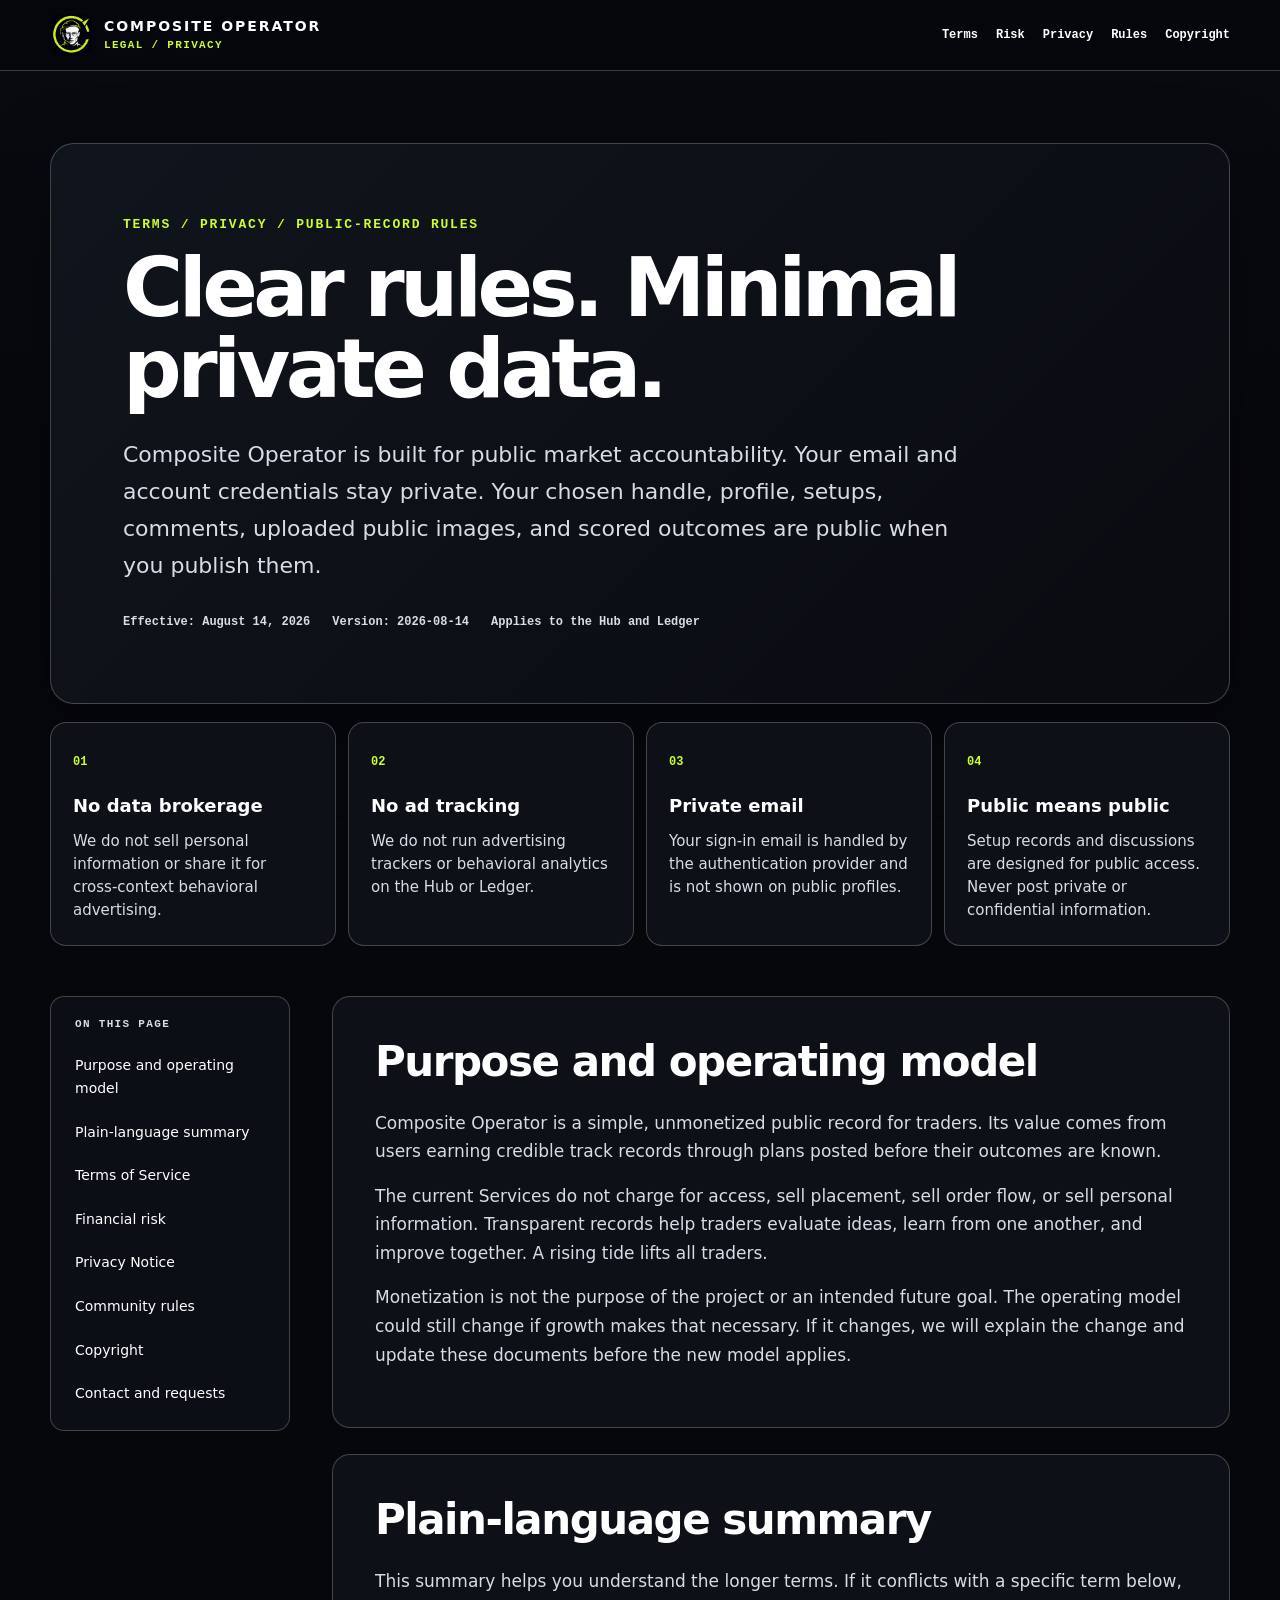
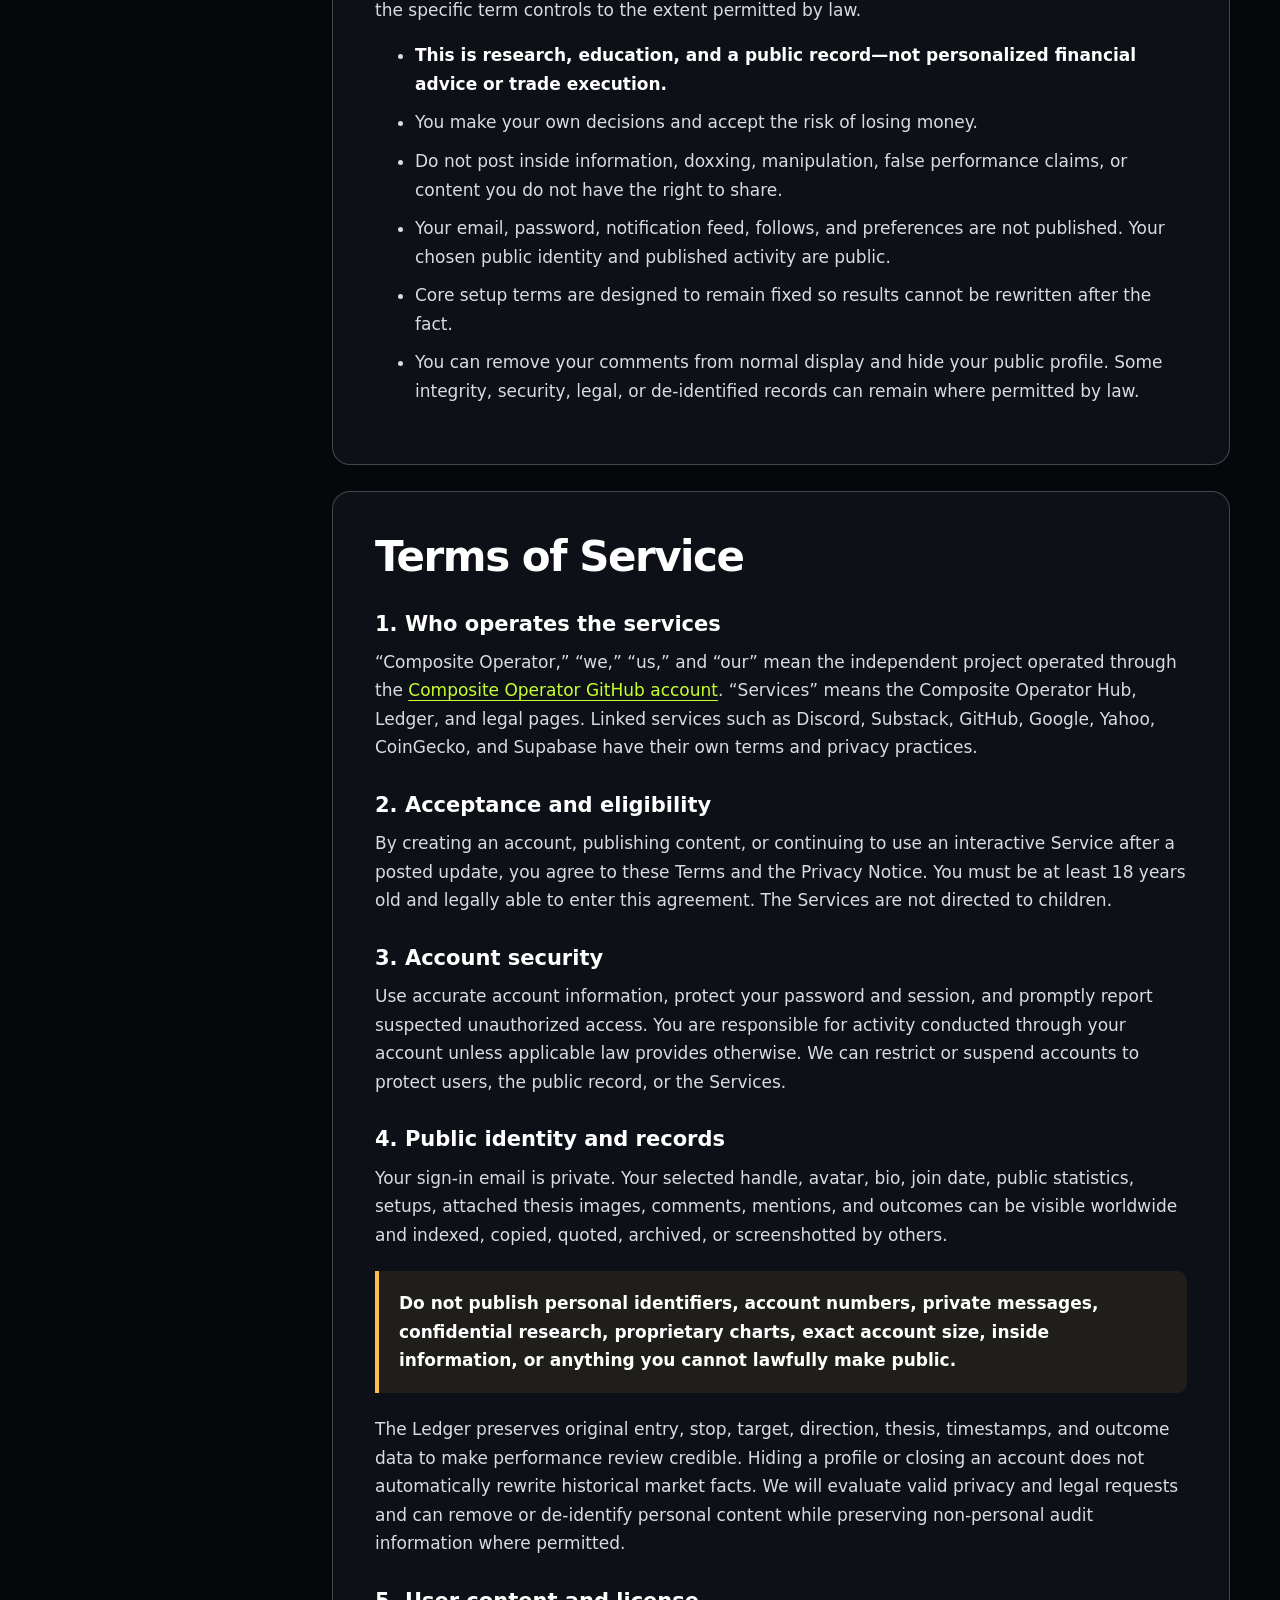
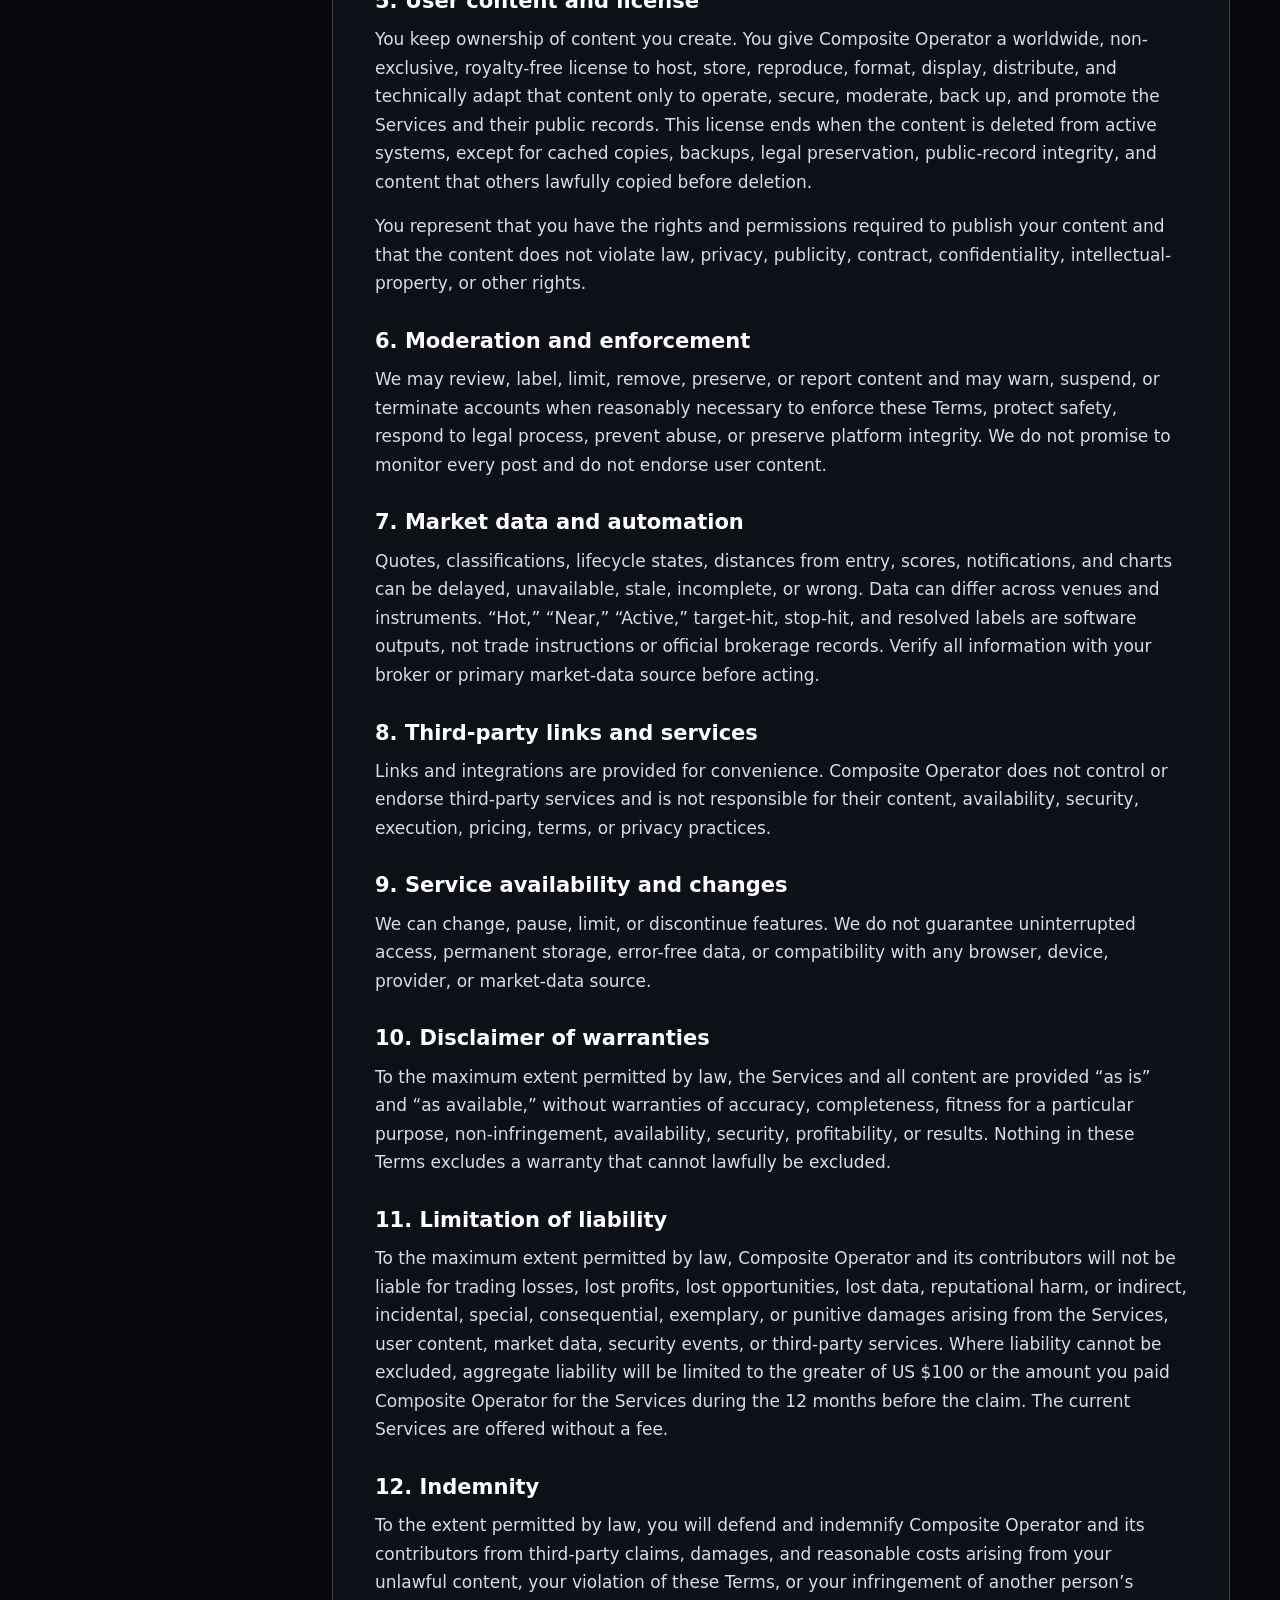
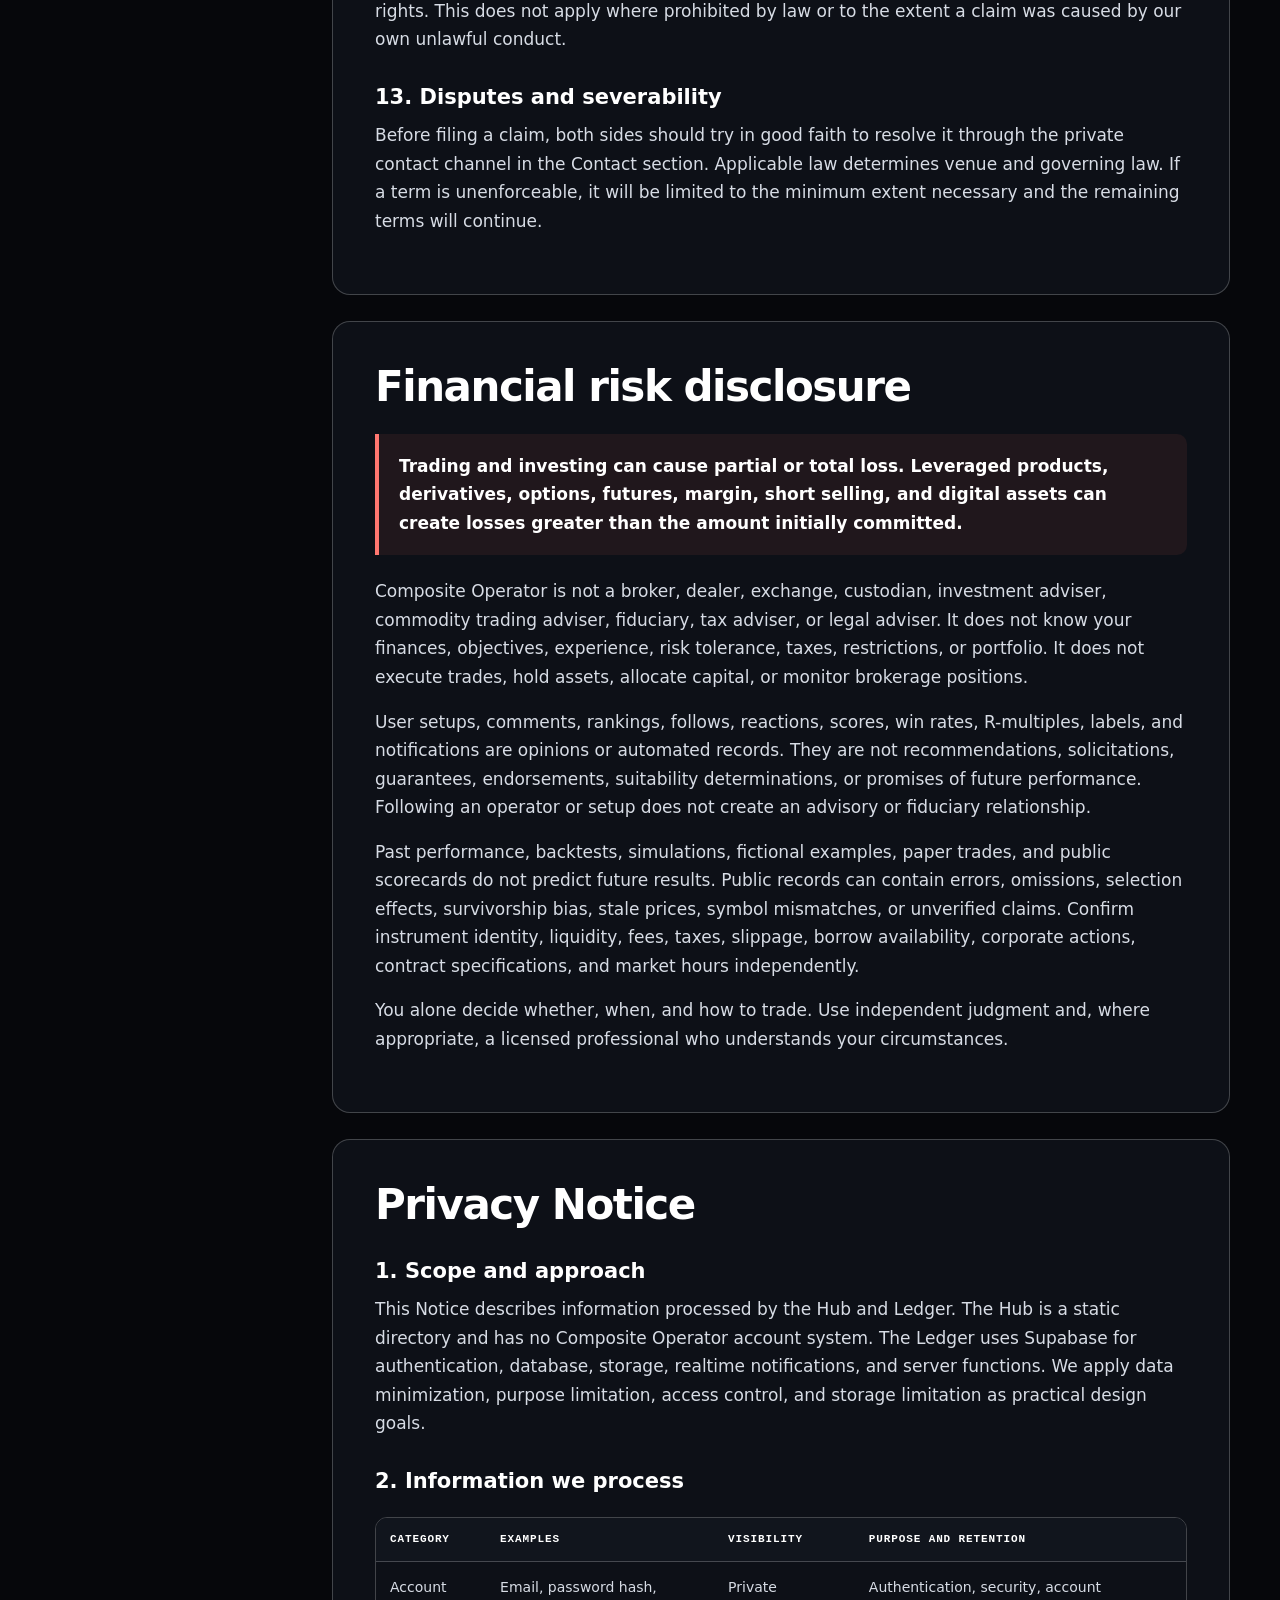
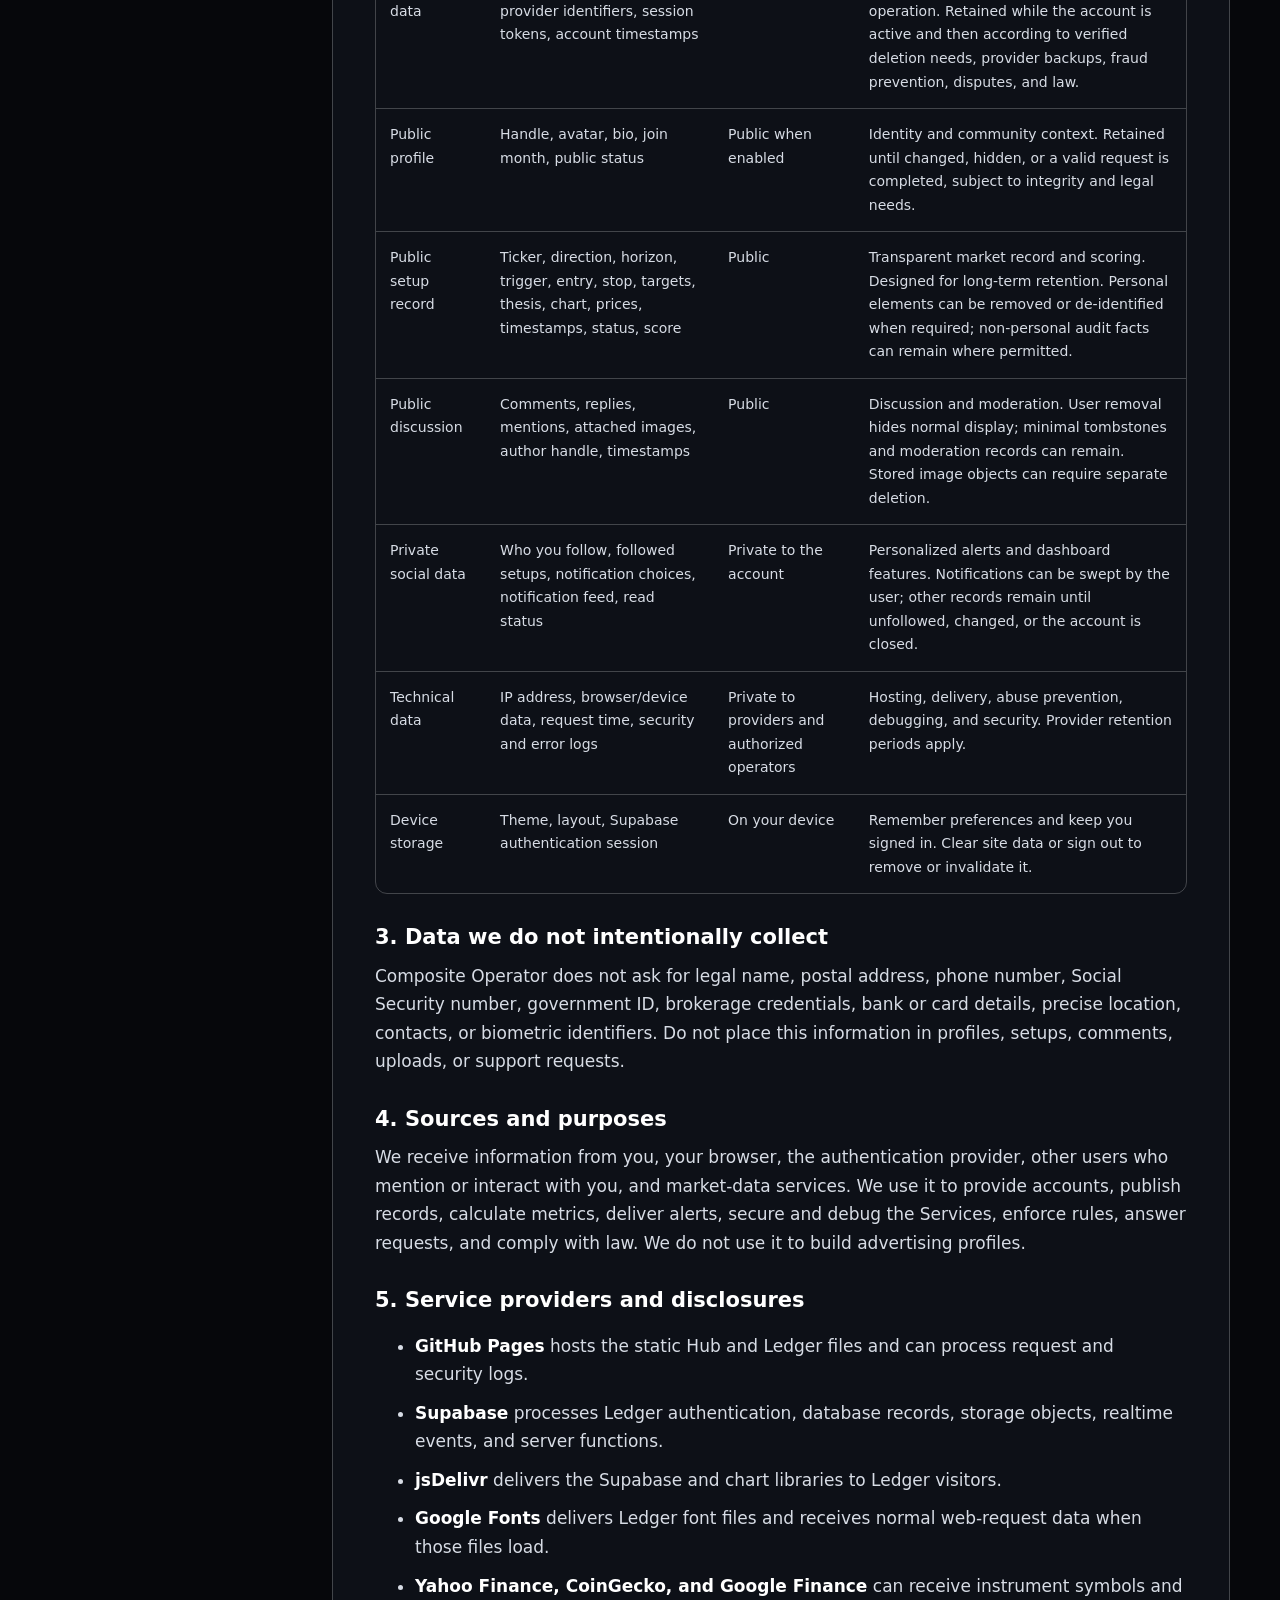
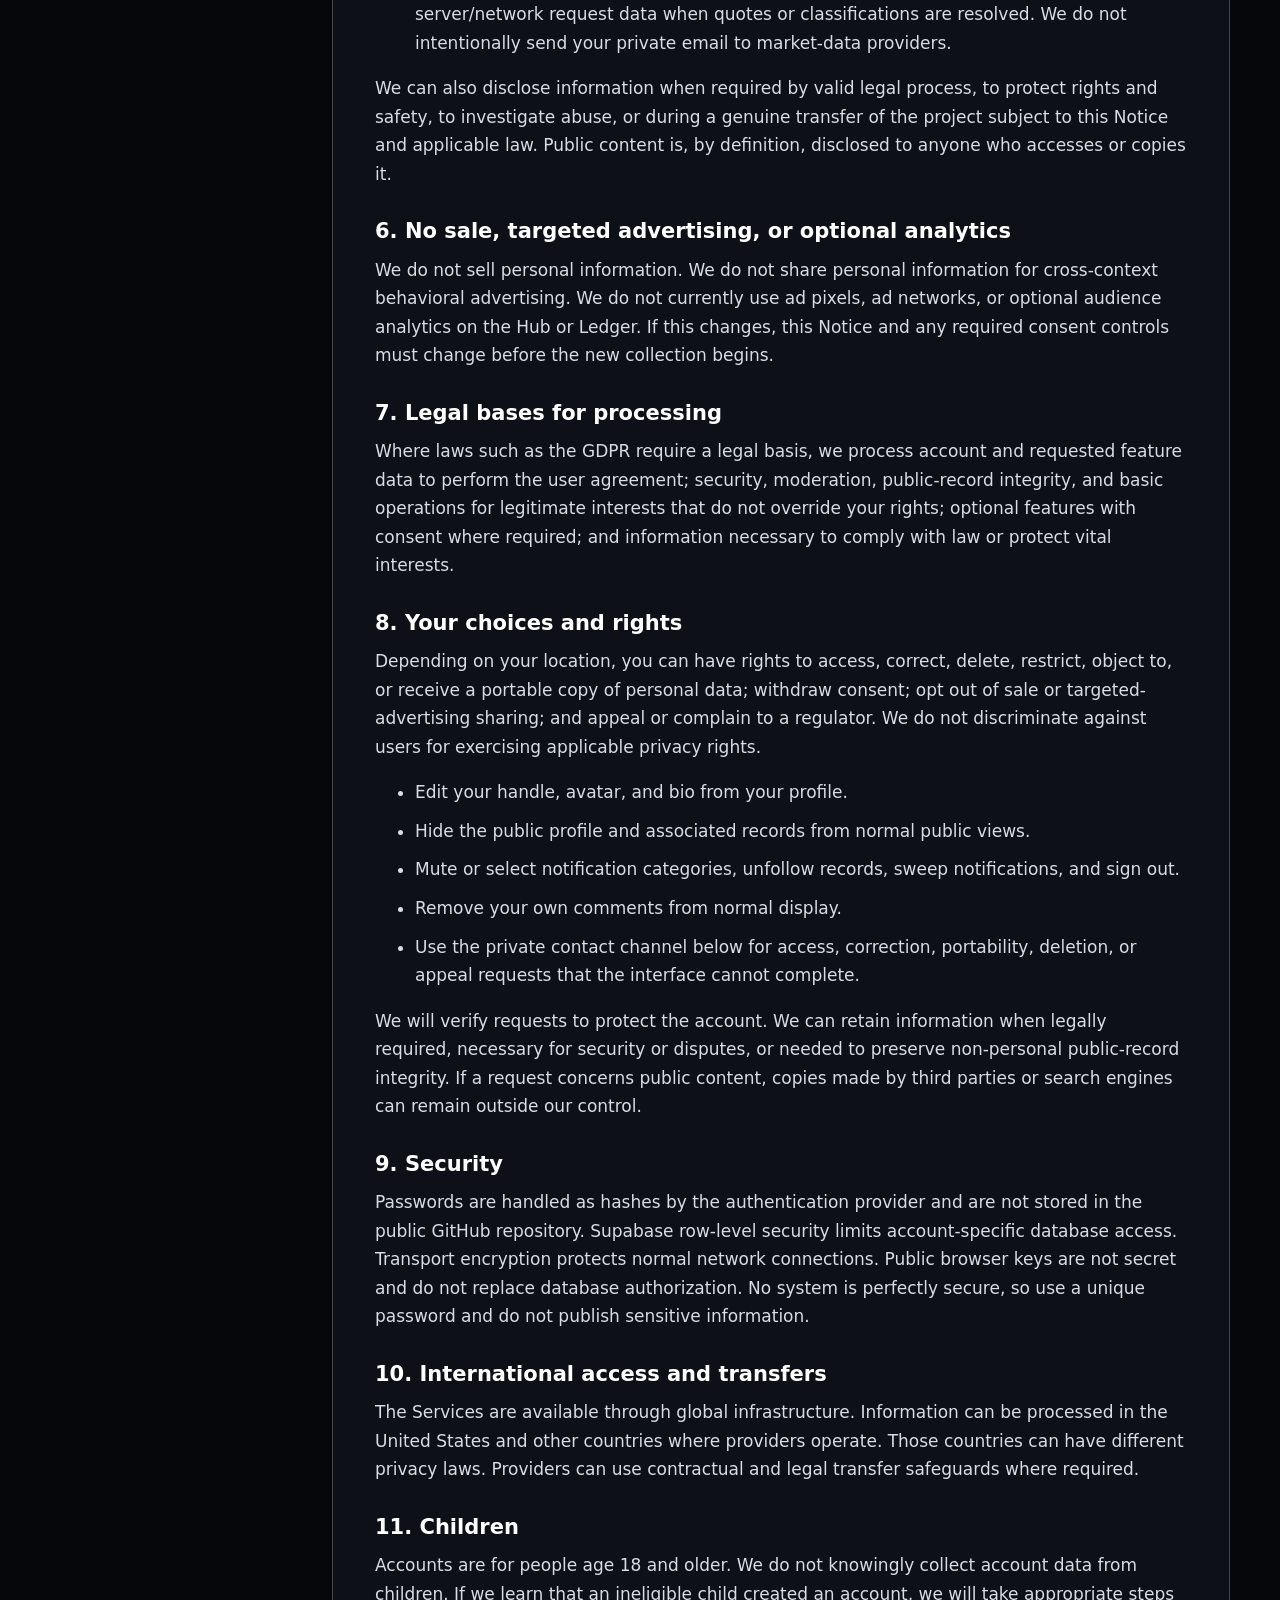
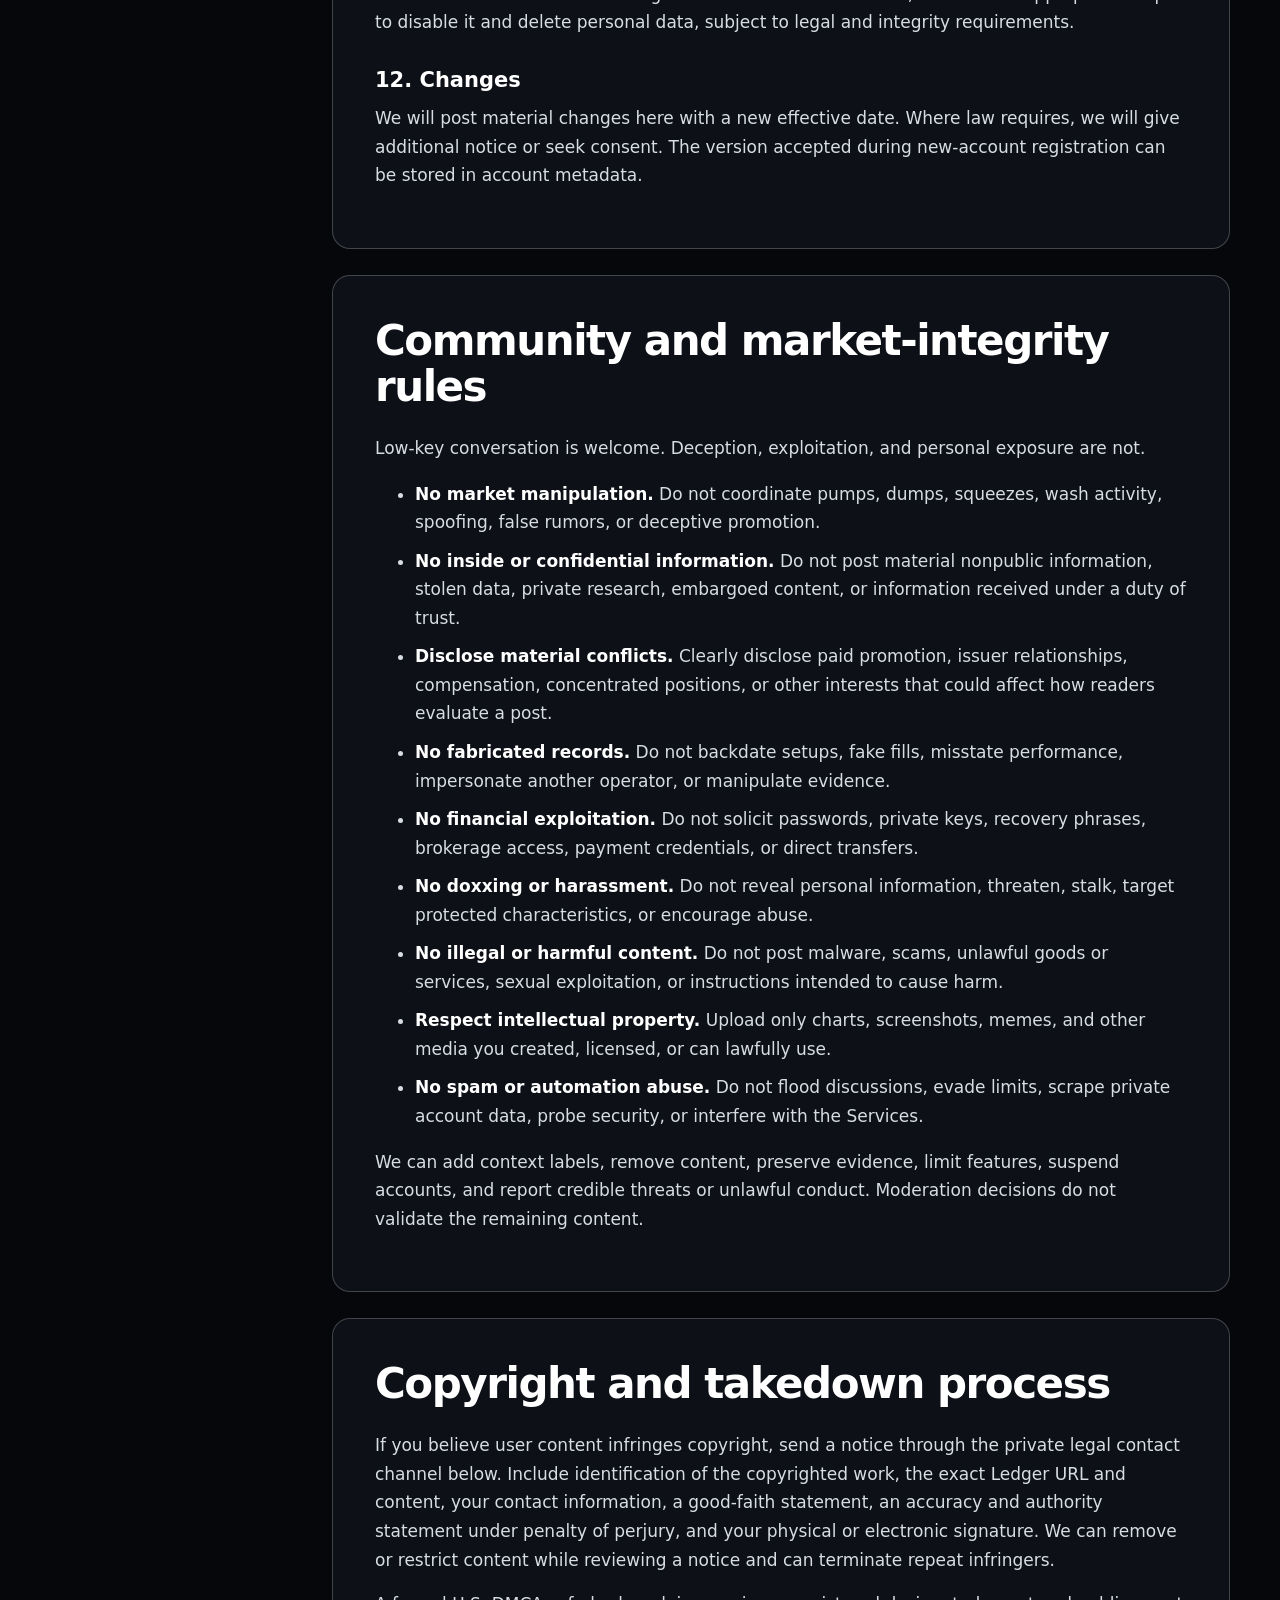
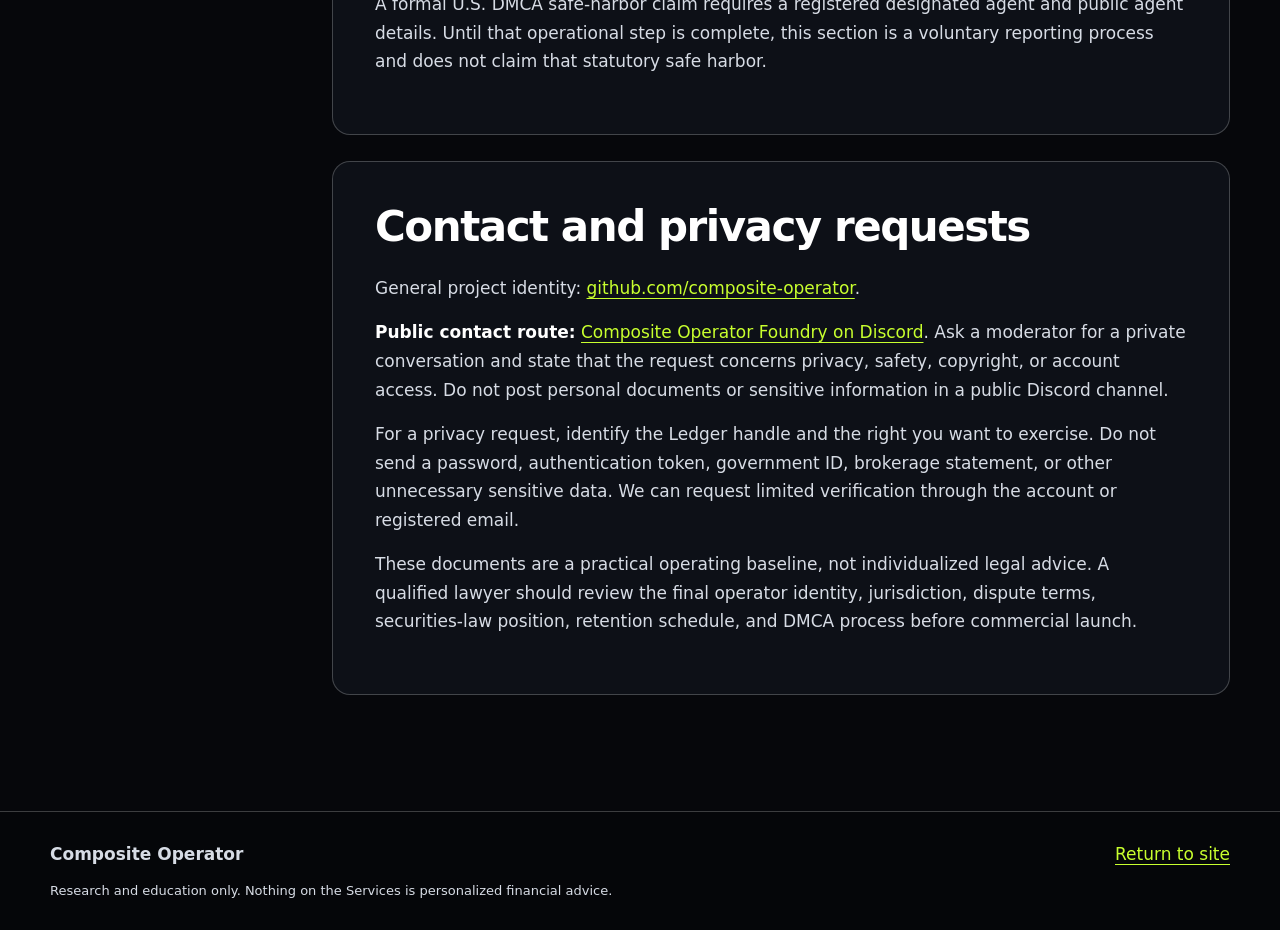
==== legal.html @ 8af3ecb7 "Publish verified ledger artifact" ====
<!doctype html>
<html lang="en">
<head>
  <meta charset="utf-8">
  <meta name="viewport" content="width=device-width, initial-scale=1">
  <meta name="description" content="Composite Operator terms of service, privacy notice, financial risk disclosure, and community rules.">
  <meta name="robots" content="index,follow">
  <title>Legal &amp; Privacy — Composite Operator</title>
  <link rel="icon" href="assets/operator-face-icon-192.png" type="image/png" sizes="192x192">
  <link rel="stylesheet" href="assets/legal.css?v=1">
</head>
<body>
  <a class="legal-skip" href="#legal-content">Skip to legal content</a>
  <header class="legal-topbar">
    <a class="legal-brand" href="./">
      <img src="assets/operator-face-mark.png" alt="">
      <span><strong>Composite Operator</strong><small>LEGAL / PRIVACY</small></span>
    </a>
    <nav class="legal-topnav" aria-label="Legal navigation">
      <a href="#terms">Terms</a>
      <a href="#risk">Risk</a>
      <a href="#privacy">Privacy</a>
      <a href="#rules">Rules</a>
      <a href="#copyright">Copyright</a>
    </nav>
  </header>

  <main class="legal-shell" id="legal-content">
    <section class="legal-hero">
      <p class="legal-kicker">Terms / Privacy / Public-record rules</p>
      <h1>Clear rules. Minimal private data.</h1>
      <p class="legal-lede">Composite Operator is built for public market accountability. Your email and account credentials stay private. Your chosen handle, profile, setups, comments, uploaded public images, and scored outcomes are public when you publish them.</p>
      <div class="legal-meta"><span>Effective: August 14, 2026</span><span>Version: 2026-08-14</span><span>Applies to the Hub and Ledger</span></div>
    </section>

    <section class="legal-principles" aria-label="Privacy commitments">
      <article><span>01</span><h2>No data brokerage</h2><p>We do not sell personal information or share it for cross-context behavioral advertising.</p></article>
      <article><span>02</span><h2>No ad tracking</h2><p>We do not run advertising trackers or behavioral analytics on the Hub or Ledger.</p></article>
      <article><span>03</span><h2>Private email</h2><p>Your sign-in email is handled by the authentication provider and is not shown on public profiles.</p></article>
      <article><span>04</span><h2>Public means public</h2><p>Setup records and discussions are designed for public access. Never post private or confidential information.</p></article>
    </section>

    <div class="legal-layout">
      <nav class="legal-index" aria-label="On this page">
        <b>ON THIS PAGE</b>
        <a href="#purpose">Purpose and operating model</a>
        <a href="#plain-language">Plain-language summary</a>
        <a href="#terms">Terms of Service</a>
        <a href="#risk">Financial risk</a>
        <a href="#privacy">Privacy Notice</a>
        <a href="#rules">Community rules</a>
        <a href="#copyright">Copyright</a>
        <a href="#contact">Contact and requests</a>
      </nav>

      <div class="legal-content">
        <section class="legal-section" id="purpose">
          <h2>Purpose and operating model</h2>
          <p>Composite Operator is a simple, unmonetized public record for traders. Its value comes from users earning credible track records through plans posted before their outcomes are known.</p>
          <p>The current Services do not charge for access, sell placement, sell order flow, or sell personal information. Transparent records help traders evaluate ideas, learn from one another, and improve together. A rising tide lifts all traders.</p>
          <p>Monetization is not the purpose of the project or an intended future goal. The operating model could still change if growth makes that necessary. If it changes, we will explain the change and update these documents before the new model applies.</p>
        </section>

        <section class="legal-section" id="plain-language">
          <h2>Plain-language summary</h2>
          <p>This summary helps you understand the longer terms. If it conflicts with a specific term below, the specific term controls to the extent permitted by law.</p>
          <ul>
            <li><strong>This is research, education, and a public record—not personalized financial advice or trade execution.</strong></li>
            <li>You make your own decisions and accept the risk of losing money.</li>
            <li>Do not post inside information, doxxing, manipulation, false performance claims, or content you do not have the right to share.</li>
            <li>Your email, password, notification feed, follows, and preferences are not published. Your chosen public identity and published activity are public.</li>
            <li>Core setup terms are designed to remain fixed so results cannot be rewritten after the fact.</li>
            <li>You can remove your comments from normal display and hide your public profile. Some integrity, security, legal, or de-identified records can remain where permitted by law.</li>
          </ul>
        </section>

        <section class="legal-section" id="terms">
          <h2>Terms of Service</h2>

          <h3>1. Who operates the services</h3>
          <p>“Composite Operator,” “we,” “us,” and “our” mean the independent project operated through the <a href="https://github.com/composite-operator" rel="noopener">Composite Operator GitHub account</a>. “Services” means the Composite Operator Hub, Ledger, and legal pages. Linked services such as Discord, Substack, GitHub, Google, Yahoo, CoinGecko, and Supabase have their own terms and privacy practices.</p>

          <h3>2. Acceptance and eligibility</h3>
          <p>By creating an account, publishing content, or continuing to use an interactive Service after a posted update, you agree to these Terms and the Privacy Notice. You must be at least 18 years old and legally able to enter this agreement. The Services are not directed to children.</p>

          <h3>3. Account security</h3>
          <p>Use accurate account information, protect your password and session, and promptly report suspected unauthorized access. You are responsible for activity conducted through your account unless applicable law provides otherwise. We can restrict or suspend accounts to protect users, the public record, or the Services.</p>

          <h3>4. Public identity and records</h3>
          <p>Your sign-in email is private. Your selected handle, avatar, bio, join date, public statistics, setups, attached thesis images, comments, mentions, and outcomes can be visible worldwide and indexed, copied, quoted, archived, or screenshotted by others.</p>
          <div class="legal-callout warning"><p><strong>Do not publish personal identifiers, account numbers, private messages, confidential research, proprietary charts, exact account size, inside information, or anything you cannot lawfully make public.</strong></p></div>
          <p>The Ledger preserves original entry, stop, target, direction, thesis, timestamps, and outcome data to make performance review credible. Hiding a profile or closing an account does not automatically rewrite historical market facts. We will evaluate valid privacy and legal requests and can remove or de-identify personal content while preserving non-personal audit information where permitted.</p>

          <h3>5. User content and license</h3>
          <p>You keep ownership of content you create. You give Composite Operator a worldwide, non-exclusive, royalty-free license to host, store, reproduce, format, display, distribute, and technically adapt that content only to operate, secure, moderate, back up, and promote the Services and their public records. This license ends when the content is deleted from active systems, except for cached copies, backups, legal preservation, public-record integrity, and content that others lawfully copied before deletion.</p>
          <p>You represent that you have the rights and permissions required to publish your content and that the content does not violate law, privacy, publicity, contract, confidentiality, intellectual-property, or other rights.</p>

          <h3>6. Moderation and enforcement</h3>
          <p>We may review, label, limit, remove, preserve, or report content and may warn, suspend, or terminate accounts when reasonably necessary to enforce these Terms, protect safety, respond to legal process, prevent abuse, or preserve platform integrity. We do not promise to monitor every post and do not endorse user content.</p>

          <h3>7. Market data and automation</h3>
          <p>Quotes, classifications, lifecycle states, distances from entry, scores, notifications, and charts can be delayed, unavailable, stale, incomplete, or wrong. Data can differ across venues and instruments. “Hot,” “Near,” “Active,” target-hit, stop-hit, and resolved labels are software outputs, not trade instructions or official brokerage records. Verify all information with your broker or primary market-data source before acting.</p>

          <h3>8. Third-party links and services</h3>
          <p>Links and integrations are provided for convenience. Composite Operator does not control or endorse third-party services and is not responsible for their content, availability, security, execution, pricing, terms, or privacy practices.</p>

          <h3>9. Service availability and changes</h3>
          <p>We can change, pause, limit, or discontinue features. We do not guarantee uninterrupted access, permanent storage, error-free data, or compatibility with any browser, device, provider, or market-data source.</p>

          <h3>10. Disclaimer of warranties</h3>
          <p>To the maximum extent permitted by law, the Services and all content are provided “as is” and “as available,” without warranties of accuracy, completeness, fitness for a particular purpose, non-infringement, availability, security, profitability, or results. Nothing in these Terms excludes a warranty that cannot lawfully be excluded.</p>

          <h3>11. Limitation of liability</h3>
          <p>To the maximum extent permitted by law, Composite Operator and its contributors will not be liable for trading losses, lost profits, lost opportunities, lost data, reputational harm, or indirect, incidental, special, consequential, exemplary, or punitive damages arising from the Services, user content, market data, security events, or third-party services. Where liability cannot be excluded, aggregate liability will be limited to the greater of US $100 or the amount you paid Composite Operator for the Services during the 12 months before the claim. The current Services are offered without a fee.</p>

          <h3>12. Indemnity</h3>
          <p>To the extent permitted by law, you will defend and indemnify Composite Operator and its contributors from third-party claims, damages, and reasonable costs arising from your unlawful content, your violation of these Terms, or your infringement of another person’s rights. This does not apply where prohibited by law or to the extent a claim was caused by our own unlawful conduct.</p>

          <h3>13. Disputes and severability</h3>
          <p>Before filing a claim, both sides should try in good faith to resolve it through the private contact channel in the Contact section. Applicable law determines venue and governing law. If a term is unenforceable, it will be limited to the minimum extent necessary and the remaining terms will continue.</p>
        </section>

        <section class="legal-section" id="risk">
          <h2>Financial risk disclosure</h2>
          <div class="legal-callout danger"><p><strong>Trading and investing can cause partial or total loss. Leveraged products, derivatives, options, futures, margin, short selling, and digital assets can create losses greater than the amount initially committed.</strong></p></div>
          <p>Composite Operator is not a broker, dealer, exchange, custodian, investment adviser, commodity trading adviser, fiduciary, tax adviser, or legal adviser. It does not know your finances, objectives, experience, risk tolerance, taxes, restrictions, or portfolio. It does not execute trades, hold assets, allocate capital, or monitor brokerage positions.</p>
          <p>User setups, comments, rankings, follows, reactions, scores, win rates, R-multiples, labels, and notifications are opinions or automated records. They are not recommendations, solicitations, guarantees, endorsements, suitability determinations, or promises of future performance. Following an operator or setup does not create an advisory or fiduciary relationship.</p>
          <p>Past performance, backtests, simulations, fictional examples, paper trades, and public scorecards do not predict future results. Public records can contain errors, omissions, selection effects, survivorship bias, stale prices, symbol mismatches, or unverified claims. Confirm instrument identity, liquidity, fees, taxes, slippage, borrow availability, corporate actions, contract specifications, and market hours independently.</p>
          <p>You alone decide whether, when, and how to trade. Use independent judgment and, where appropriate, a licensed professional who understands your circumstances.</p>
        </section>

        <section class="legal-section" id="privacy">
          <h2>Privacy Notice</h2>

          <h3>1. Scope and approach</h3>
          <p>This Notice describes information processed by the Hub and Ledger. The Hub is a static directory and has no Composite Operator account system. The Ledger uses Supabase for authentication, database, storage, realtime notifications, and server functions. We apply data minimization, purpose limitation, access control, and storage limitation as practical design goals.</p>

          <h3>2. Information we process</h3>
          <div class="legal-table-wrap">
            <table class="legal-table">
              <thead><tr><th>Category</th><th>Examples</th><th>Visibility</th><th>Purpose and retention</th></tr></thead>
              <tbody>
                <tr><td>Account data</td><td>Email, password hash, provider identifiers, session tokens, account timestamps</td><td>Private</td><td>Authentication, security, account operation. Retained while the account is active and then according to verified deletion needs, provider backups, fraud prevention, disputes, and law.</td></tr>
                <tr><td>Public profile</td><td>Handle, avatar, bio, join month, public status</td><td>Public when enabled</td><td>Identity and community context. Retained until changed, hidden, or a valid request is completed, subject to integrity and legal needs.</td></tr>
                <tr><td>Public setup record</td><td>Ticker, direction, horizon, trigger, entry, stop, targets, thesis, chart, prices, timestamps, status, score</td><td>Public</td><td>Transparent market record and scoring. Designed for long-term retention. Personal elements can be removed or de-identified when required; non-personal audit facts can remain where permitted.</td></tr>
                <tr><td>Public discussion</td><td>Comments, replies, mentions, attached images, author handle, timestamps</td><td>Public</td><td>Discussion and moderation. User removal hides normal display; minimal tombstones and moderation records can remain. Stored image objects can require separate deletion.</td></tr>
                <tr><td>Private social data</td><td>Who you follow, followed setups, notification choices, notification feed, read status</td><td>Private to the account</td><td>Personalized alerts and dashboard features. Notifications can be swept by the user; other records remain until unfollowed, changed, or the account is closed.</td></tr>
                <tr><td>Technical data</td><td>IP address, browser/device data, request time, security and error logs</td><td>Private to providers and authorized operators</td><td>Hosting, delivery, abuse prevention, debugging, and security. Provider retention periods apply.</td></tr>
                <tr><td>Device storage</td><td>Theme, layout, Supabase authentication session</td><td>On your device</td><td>Remember preferences and keep you signed in. Clear site data or sign out to remove or invalidate it.</td></tr>
              </tbody>
            </table>
          </div>

          <h3>3. Data we do not intentionally collect</h3>
          <p>Composite Operator does not ask for legal name, postal address, phone number, Social Security number, government ID, brokerage credentials, bank or card details, precise location, contacts, or biometric identifiers. Do not place this information in profiles, setups, comments, uploads, or support requests.</p>

          <h3>4. Sources and purposes</h3>
          <p>We receive information from you, your browser, the authentication provider, other users who mention or interact with you, and market-data services. We use it to provide accounts, publish records, calculate metrics, deliver alerts, secure and debug the Services, enforce rules, answer requests, and comply with law. We do not use it to build advertising profiles.</p>

          <h3>5. Service providers and disclosures</h3>
          <ul>
            <li><strong>GitHub Pages</strong> hosts the static Hub and Ledger files and can process request and security logs.</li>
            <li><strong>Supabase</strong> processes Ledger authentication, database records, storage objects, realtime events, and server functions.</li>
            <li><strong>jsDelivr</strong> delivers the Supabase and chart libraries to Ledger visitors.</li>
            <li><strong>Google Fonts</strong> delivers Ledger font files and receives normal web-request data when those files load.</li>
            <li><strong>Yahoo Finance, CoinGecko, and Google Finance</strong> can receive instrument symbols and server/network request data when quotes or classifications are resolved. We do not intentionally send your private email to market-data providers.</li>
          </ul>
          <p>We can also disclose information when required by valid legal process, to protect rights and safety, to investigate abuse, or during a genuine transfer of the project subject to this Notice and applicable law. Public content is, by definition, disclosed to anyone who accesses or copies it.</p>

          <h3>6. No sale, targeted advertising, or optional analytics</h3>
          <p>We do not sell personal information. We do not share personal information for cross-context behavioral advertising. We do not currently use ad pixels, ad networks, or optional audience analytics on the Hub or Ledger. If this changes, this Notice and any required consent controls must change before the new collection begins.</p>

          <h3>7. Legal bases for processing</h3>
          <p>Where laws such as the GDPR require a legal basis, we process account and requested feature data to perform the user agreement; security, moderation, public-record integrity, and basic operations for legitimate interests that do not override your rights; optional features with consent where required; and information necessary to comply with law or protect vital interests.</p>

          <h3>8. Your choices and rights</h3>
          <p>Depending on your location, you can have rights to access, correct, delete, restrict, object to, or receive a portable copy of personal data; withdraw consent; opt out of sale or targeted-advertising sharing; and appeal or complain to a regulator. We do not discriminate against users for exercising applicable privacy rights.</p>
          <ul>
            <li>Edit your handle, avatar, and bio from your profile.</li>
            <li>Hide the public profile and associated records from normal public views.</li>
            <li>Mute or select notification categories, unfollow records, sweep notifications, and sign out.</li>
            <li>Remove your own comments from normal display.</li>
            <li>Use the private contact channel below for access, correction, portability, deletion, or appeal requests that the interface cannot complete.</li>
          </ul>
          <p>We will verify requests to protect the account. We can retain information when legally required, necessary for security or disputes, or needed to preserve non-personal public-record integrity. If a request concerns public content, copies made by third parties or search engines can remain outside our control.</p>

          <h3>9. Security</h3>
          <p>Passwords are handled as hashes by the authentication provider and are not stored in the public GitHub repository. Supabase row-level security limits account-specific database access. Transport encryption protects normal network connections. Public browser keys are not secret and do not replace database authorization. No system is perfectly secure, so use a unique password and do not publish sensitive information.</p>

          <h3>10. International access and transfers</h3>
          <p>The Services are available through global infrastructure. Information can be processed in the United States and other countries where providers operate. Those countries can have different privacy laws. Providers can use contractual and legal transfer safeguards where required.</p>

          <h3>11. Children</h3>
          <p>Accounts are for people age 18 and older. We do not knowingly collect account data from children. If we learn that an ineligible child created an account, we will take appropriate steps to disable it and delete personal data, subject to legal and integrity requirements.</p>

          <h3>12. Changes</h3>
          <p>We will post material changes here with a new effective date. Where law requires, we will give additional notice or seek consent. The version accepted during new-account registration can be stored in account metadata.</p>
        </section>

        <section class="legal-section" id="rules">
          <h2>Community and market-integrity rules</h2>
          <p>Low-key conversation is welcome. Deception, exploitation, and personal exposure are not.</p>
          <ul>
            <li><strong>No market manipulation.</strong> Do not coordinate pumps, dumps, squeezes, wash activity, spoofing, false rumors, or deceptive promotion.</li>
            <li><strong>No inside or confidential information.</strong> Do not post material nonpublic information, stolen data, private research, embargoed content, or information received under a duty of trust.</li>
            <li><strong>Disclose material conflicts.</strong> Clearly disclose paid promotion, issuer relationships, compensation, concentrated positions, or other interests that could affect how readers evaluate a post.</li>
            <li><strong>No fabricated records.</strong> Do not backdate setups, fake fills, misstate performance, impersonate another operator, or manipulate evidence.</li>
            <li><strong>No financial exploitation.</strong> Do not solicit passwords, private keys, recovery phrases, brokerage access, payment credentials, or direct transfers.</li>
            <li><strong>No doxxing or harassment.</strong> Do not reveal personal information, threaten, stalk, target protected characteristics, or encourage abuse.</li>
            <li><strong>No illegal or harmful content.</strong> Do not post malware, scams, unlawful goods or services, sexual exploitation, or instructions intended to cause harm.</li>
            <li><strong>Respect intellectual property.</strong> Upload only charts, screenshots, memes, and other media you created, licensed, or can lawfully use.</li>
            <li><strong>No spam or automation abuse.</strong> Do not flood discussions, evade limits, scrape private account data, probe security, or interfere with the Services.</li>
          </ul>
          <p>We can add context labels, remove content, preserve evidence, limit features, suspend accounts, and report credible threats or unlawful conduct. Moderation decisions do not validate the remaining content.</p>
        </section>

        <section class="legal-section" id="copyright">
          <h2>Copyright and takedown process</h2>
          <p>If you believe user content infringes copyright, send a notice through the private legal contact channel below. Include identification of the copyrighted work, the exact Ledger URL and content, your contact information, a good-faith statement, an accuracy and authority statement under penalty of perjury, and your physical or electronic signature. We can remove or restrict content while reviewing a notice and can terminate repeat infringers.</p>
          <p>A formal U.S. DMCA safe-harbor claim requires a registered designated agent and public agent details. Until that operational step is complete, this section is a voluntary reporting process and does not claim that statutory safe harbor.</p>
        </section>

        <section class="legal-section" id="contact">
          <h2>Contact and privacy requests</h2>
          <p>General project identity: <a href="https://github.com/composite-operator" rel="noopener">github.com/composite-operator</a>.</p>
          <p><strong>Public contact route:</strong> <a href="https://discord.gg/C3SSKZ26md" rel="noopener">Composite Operator Foundry on Discord</a>. Ask a moderator for a private conversation and state that the request concerns privacy, safety, copyright, or account access. Do not post personal documents or sensitive information in a public Discord channel.</p>
          <p>For a privacy request, identify the Ledger handle and the right you want to exercise. Do not send a password, authentication token, government ID, brokerage statement, or other unnecessary sensitive data. We can request limited verification through the account or registered email.</p>
          <p>These documents are a practical operating baseline, not individualized legal advice. A qualified lawyer should review the final operator identity, jurisdiction, dispute terms, securities-law position, retention schedule, and DMCA process before commercial launch.</p>
        </section>
      </div>
    </div>
  </main>

  <footer class="legal-footer">
    <div><strong>Composite Operator</strong><a href="./">Return to site</a></div>
    <p>Research and education only. Nothing on the Services is personalized financial advice.</p>
  </footer>
</body>
</html>
---- assets/legal.css ----
:root {
  color-scheme: dark;
  --legal-bg: #06070b;
  --legal-panel: #0d1017;
  --legal-panel-soft: #11151d;
  --legal-text: #ffffff;
  --legal-muted: #d7dce5;
  --legal-line: rgba(255,255,255,.22);
  --legal-acid: #c8ff2e;
  --legal-cyan: #58e6ff;
  --legal-amber: #ffbd4a;
  --legal-red: #ff7770;
  --legal-mono: "SFMono-Regular", Consolas, "Liberation Mono", monospace;
  --legal-sans: Inter, system-ui, -apple-system, BlinkMacSystemFont, "Segoe UI", sans-serif;
}

* { box-sizing: border-box; }

html { min-width: 320px; background: var(--legal-bg); scroll-behavior: smooth; }

body {
  min-height: 100vh;
  margin: 0;
  background:
    radial-gradient(circle at 50% -20%, rgba(200,255,46,.11), transparent 35rem),
    linear-gradient(180deg, #080a0f, var(--legal-bg) 34rem);
  color: var(--legal-text);
  font-family: var(--legal-sans);
  font-size: 17px;
  line-height: 1.68;
}

a { color: var(--legal-acid); text-underline-offset: 4px; }
a:hover { color: #e0ff83; }
a:focus-visible { outline: 3px solid var(--legal-cyan); outline-offset: 4px; }

.legal-skip {
  position: fixed;
  top: 10px;
  left: 10px;
  z-index: 10;
  transform: translateY(-160%);
  padding: 10px 14px;
  border-radius: 8px;
  background: var(--legal-acid);
  color: #081000;
  font-weight: 800;
}
.legal-skip:focus { transform: none; }

.legal-topbar {
  position: sticky;
  top: 0;
  z-index: 5;
  display: flex;
  align-items: center;
  justify-content: space-between;
  gap: 24px;
  padding: 14px max(24px, calc((100vw - 1180px) / 2));
  border-bottom: 1px solid var(--legal-line);
  background: rgba(6,7,11,.92);
  backdrop-filter: blur(18px);
}

.legal-brand { display: flex; align-items: center; gap: 12px; color: #fff; text-decoration: none; }
.legal-brand img { width: 42px; height: 42px; border-radius: 10px; object-fit: cover; }
.legal-brand span { display: grid; line-height: 1.05; }
.legal-brand strong { font-size: 14px; letter-spacing: .14em; text-transform: uppercase; }
.legal-brand small { margin-top: 6px; color: var(--legal-acid); font: 700 11px/1 var(--legal-mono); letter-spacing: .12em; }

.legal-topnav { display: flex; flex-wrap: wrap; justify-content: flex-end; gap: 8px 18px; }
.legal-topnav a { color: #fff; font: 700 12px/1.4 var(--legal-mono); text-decoration: none; }
.legal-topnav a:hover { color: var(--legal-acid); }

.legal-shell { width: min(1180px, calc(100% - 40px)); margin: 0 auto; padding: 72px 0 90px; }

.legal-hero { padding: clamp(28px, 6vw, 72px); border: 1px solid var(--legal-line); border-radius: 24px; background: linear-gradient(135deg, rgba(17,21,29,.96), rgba(10,12,18,.93)); box-shadow: 0 28px 80px rgba(0,0,0,.35); }
.legal-kicker { margin: 0 0 14px; color: var(--legal-acid); font: 800 13px/1.4 var(--legal-mono); letter-spacing: .14em; text-transform: uppercase; }
.legal-hero h1 { max-width: 900px; margin: 0; font-size: clamp(42px, 7vw, 82px); line-height: .98; letter-spacing: -.055em; }
.legal-lede { max-width: 840px; margin: 28px 0 0; color: var(--legal-muted); font-size: clamp(18px, 2vw, 22px); }
.legal-meta { display: flex; flex-wrap: wrap; gap: 10px 22px; margin-top: 28px; color: var(--legal-muted); font: 700 12px/1.5 var(--legal-mono); }

.legal-principles { display: grid; grid-template-columns: repeat(4, minmax(0,1fr)); gap: 12px; margin: 18px 0 50px; }
.legal-principles article { min-height: 180px; padding: 22px; border: 1px solid var(--legal-line); border-radius: 16px; background: var(--legal-panel); }
.legal-principles span { color: var(--legal-acid); font: 800 12px/1 var(--legal-mono); }
.legal-principles h2 { margin: 18px 0 8px; font-size: 18px; }
.legal-principles p { margin: 0; color: var(--legal-muted); font-size: 15px; line-height: 1.55; }

.legal-layout { display: grid; grid-template-columns: 240px minmax(0,1fr); gap: 42px; align-items: start; }
.legal-index { position: sticky; top: 88px; display: grid; gap: 4px; padding: 16px; border: 1px solid var(--legal-line); border-radius: 14px; background: rgba(13,16,23,.9); }
.legal-index b { margin: 4px 8px 10px; color: var(--legal-muted); font: 800 11px/1.4 var(--legal-mono); letter-spacing: .12em; }
.legal-index a { padding: 8px; border-radius: 7px; color: #fff; font-size: 14px; text-decoration: none; }
.legal-index a:hover { background: rgba(200,255,46,.1); color: var(--legal-acid); }

.legal-content { min-width: 0; }
.legal-section { scroll-margin-top: 90px; margin: 0 0 26px; padding: clamp(24px, 4vw, 42px); border: 1px solid var(--legal-line); border-radius: 18px; background: var(--legal-panel); }
.legal-section > h2 { margin: 0 0 24px; font-size: clamp(27px, 4vw, 42px); line-height: 1.1; letter-spacing: -.035em; }
.legal-section h3 { margin: 30px 0 10px; font-size: 21px; line-height: 1.3; }
.legal-section p { margin: 0 0 16px; color: var(--legal-muted); }
.legal-section li { margin: 0 0 10px; color: var(--legal-muted); }
.legal-section strong { color: #fff; }
.legal-section code { padding: 2px 5px; border: 1px solid var(--legal-line); border-radius: 5px; color: var(--legal-cyan); font-family: var(--legal-mono); }

.legal-callout { margin: 22px 0; padding: 18px 20px; border-left: 4px solid var(--legal-acid); border-radius: 0 10px 10px 0; background: rgba(200,255,46,.07); }
.legal-callout.warning { border-left-color: var(--legal-amber); background: rgba(255,189,74,.08); }
.legal-callout.danger { border-left-color: var(--legal-red); background: rgba(255,102,95,.08); }
.legal-callout p:last-child { margin-bottom: 0; }

.legal-table-wrap { overflow-x: auto; margin: 22px 0; border: 1px solid var(--legal-line); border-radius: 12px; }
.legal-table { width: 100%; border-collapse: collapse; min-width: 760px; font-size: 14px; }
.legal-table th, .legal-table td { padding: 14px; border-bottom: 1px solid var(--legal-line); text-align: left; vertical-align: top; }
.legal-table th { background: var(--legal-panel-soft); color: #fff; font: 800 11px/1.4 var(--legal-mono); letter-spacing: .08em; text-transform: uppercase; }
.legal-table td { color: var(--legal-muted); }
.legal-table tr:last-child td { border-bottom: 0; }

.legal-contact-pending { color: var(--legal-amber) !important; }

.legal-footer { padding: 28px max(24px, calc((100vw - 1180px) / 2)); border-top: 1px solid var(--legal-line); color: var(--legal-muted); background: #050609; }
.legal-footer div { display: flex; flex-wrap: wrap; gap: 10px 22px; align-items: center; justify-content: space-between; }
.legal-footer p { margin: 12px 0 0; font-size: 13px; }

@media (max-width: 900px) {
  .legal-principles { grid-template-columns: repeat(2, minmax(0,1fr)); }
  .legal-layout { grid-template-columns: 1fr; }
  .legal-index { position: static; grid-template-columns: repeat(2, minmax(0,1fr)); }
  .legal-index b { grid-column: 1 / -1; }
}

@media (max-width: 620px) {
  body { font-size: 16px; }
  .legal-topbar { position: static; align-items: flex-start; }
  .legal-brand span { display: none; }
  .legal-topnav { gap: 8px 12px; }
  .legal-shell { width: min(100% - 24px, 1180px); padding-top: 22px; }
  .legal-principles { grid-template-columns: 1fr; }
  .legal-principles article { min-height: auto; }
  .legal-index { grid-template-columns: 1fr; }
}
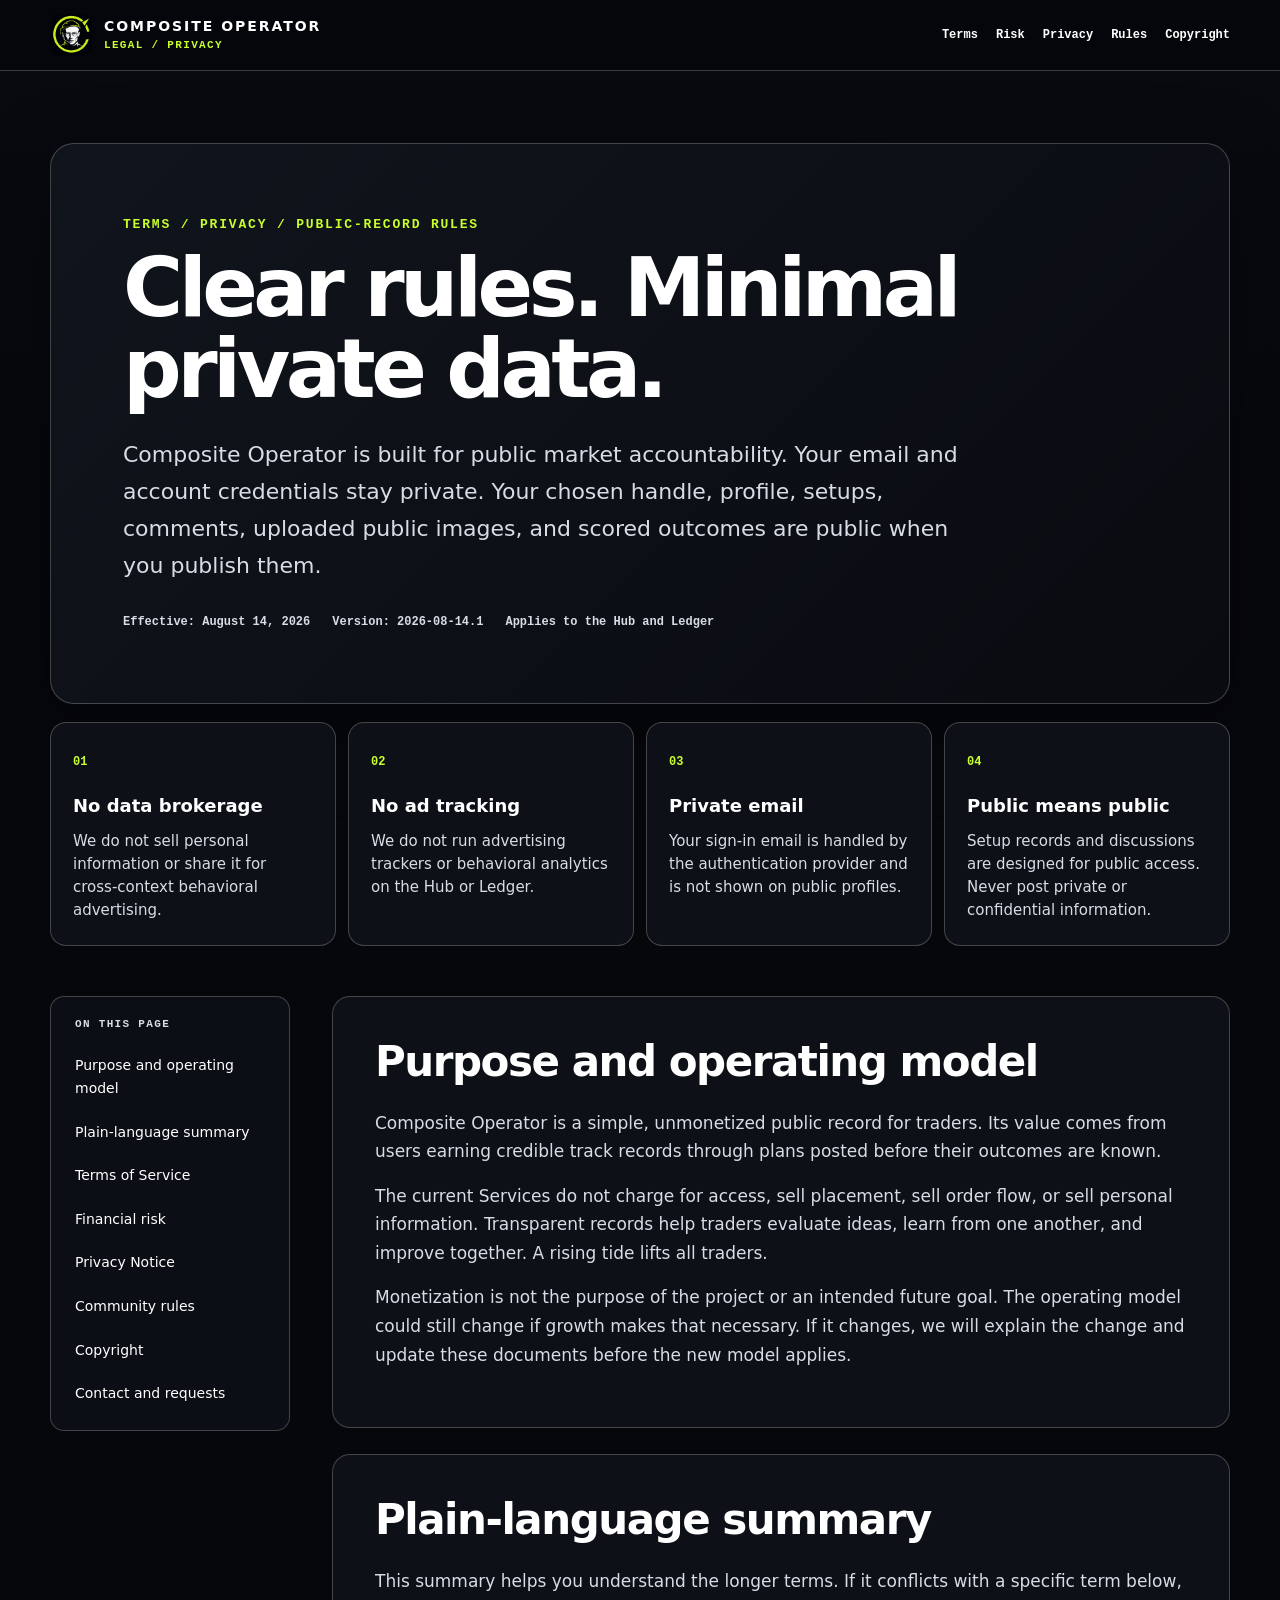
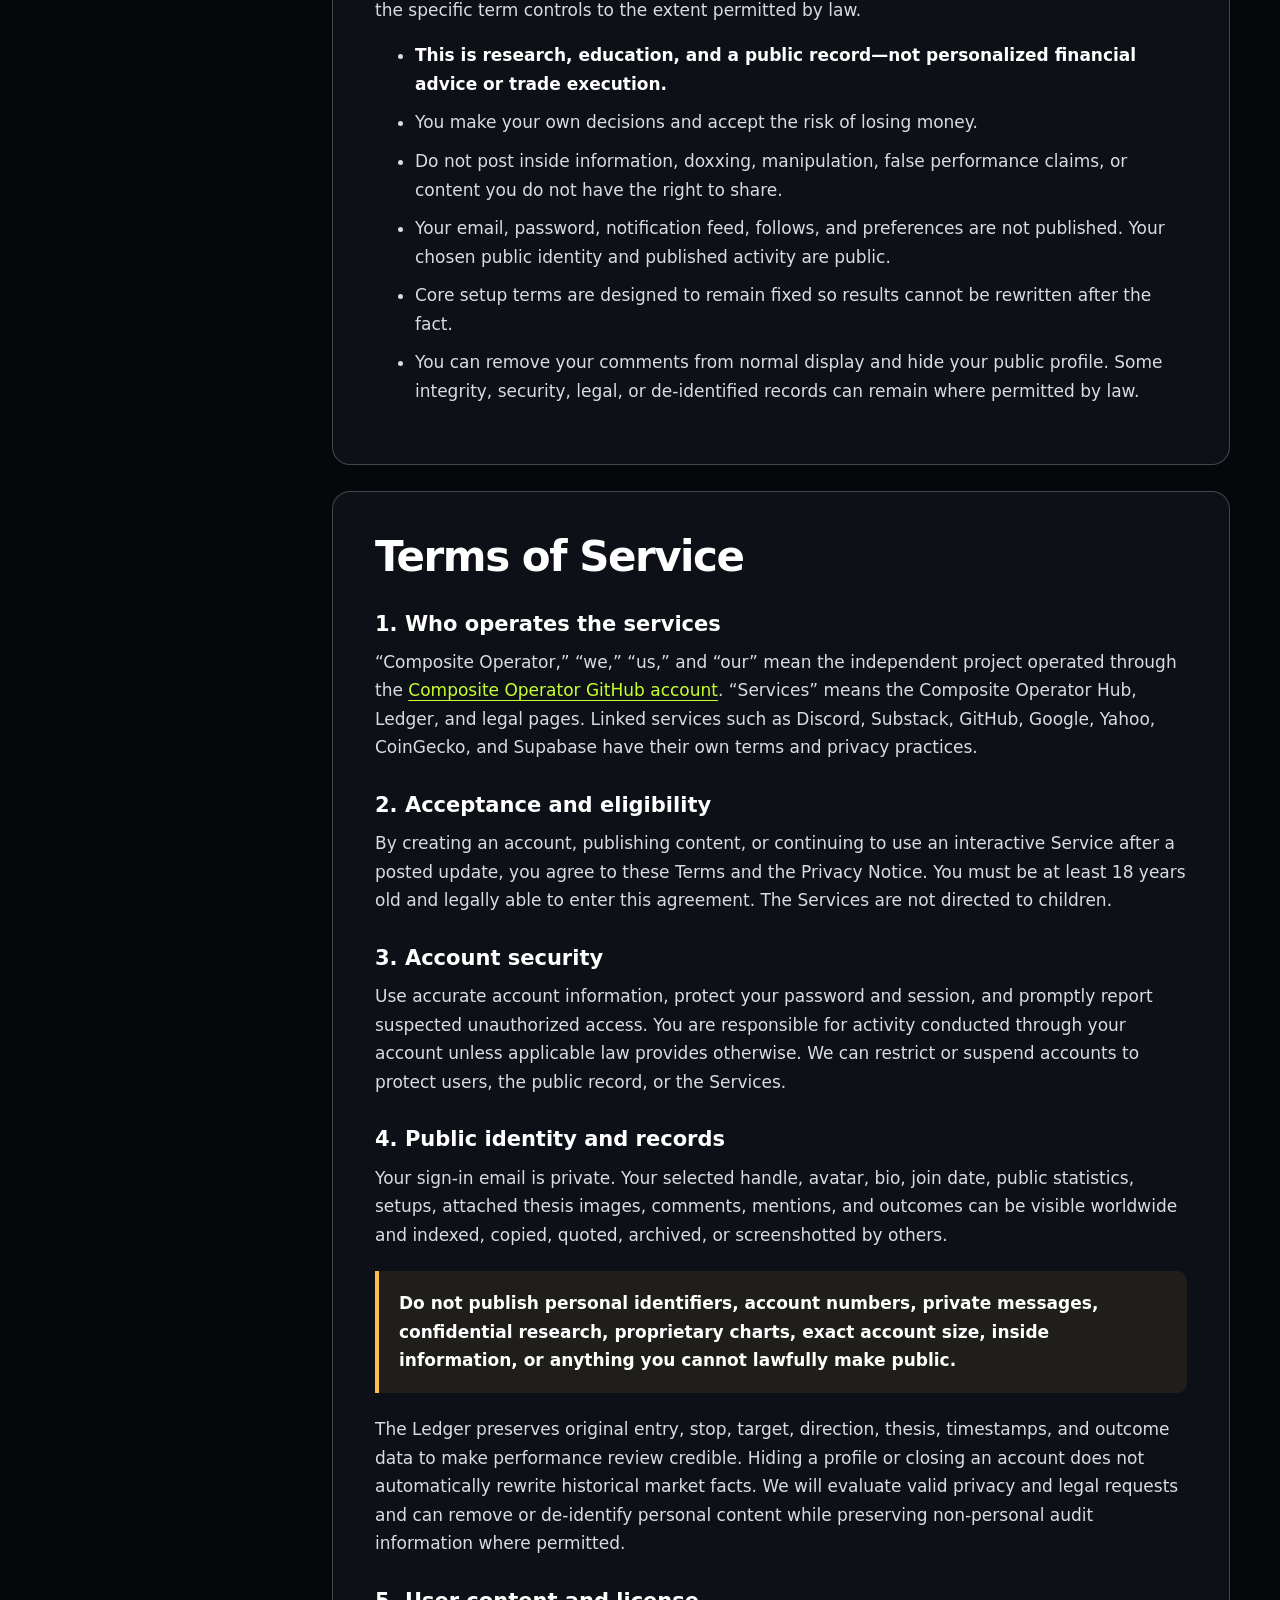
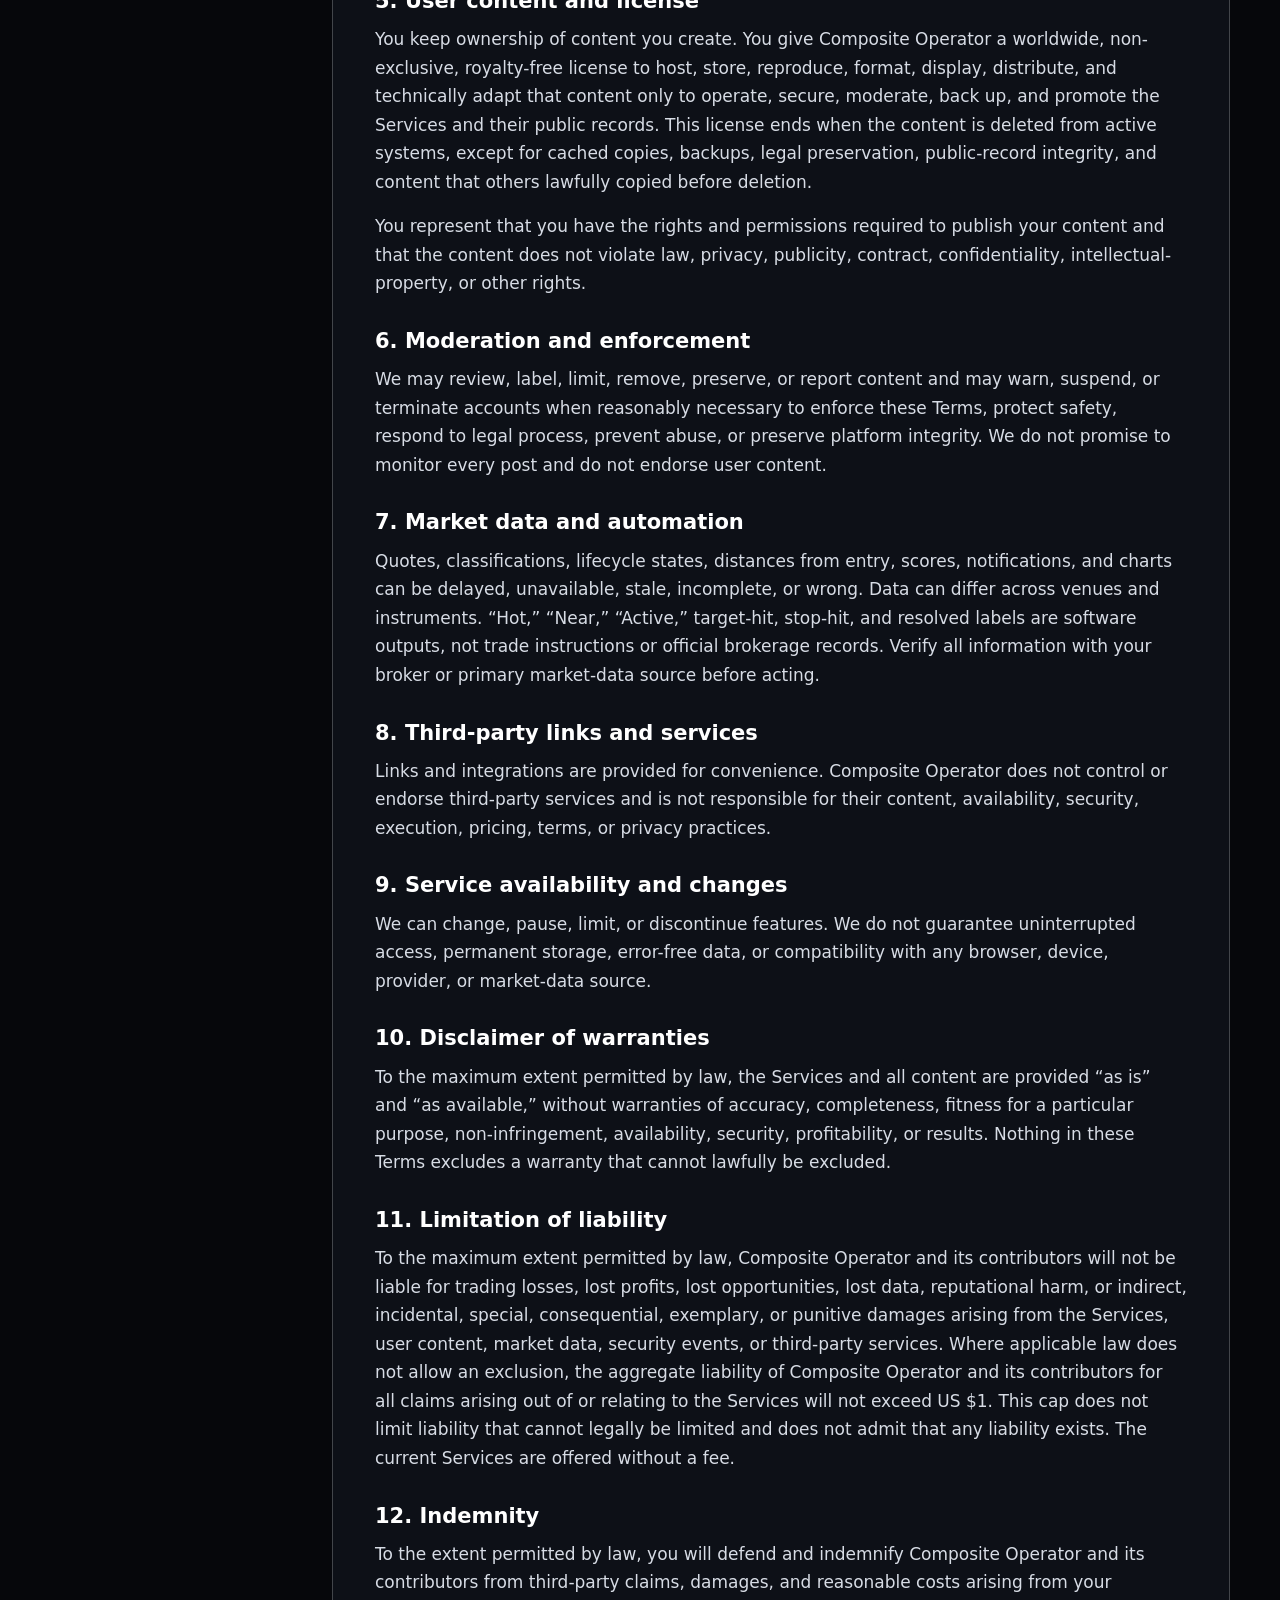
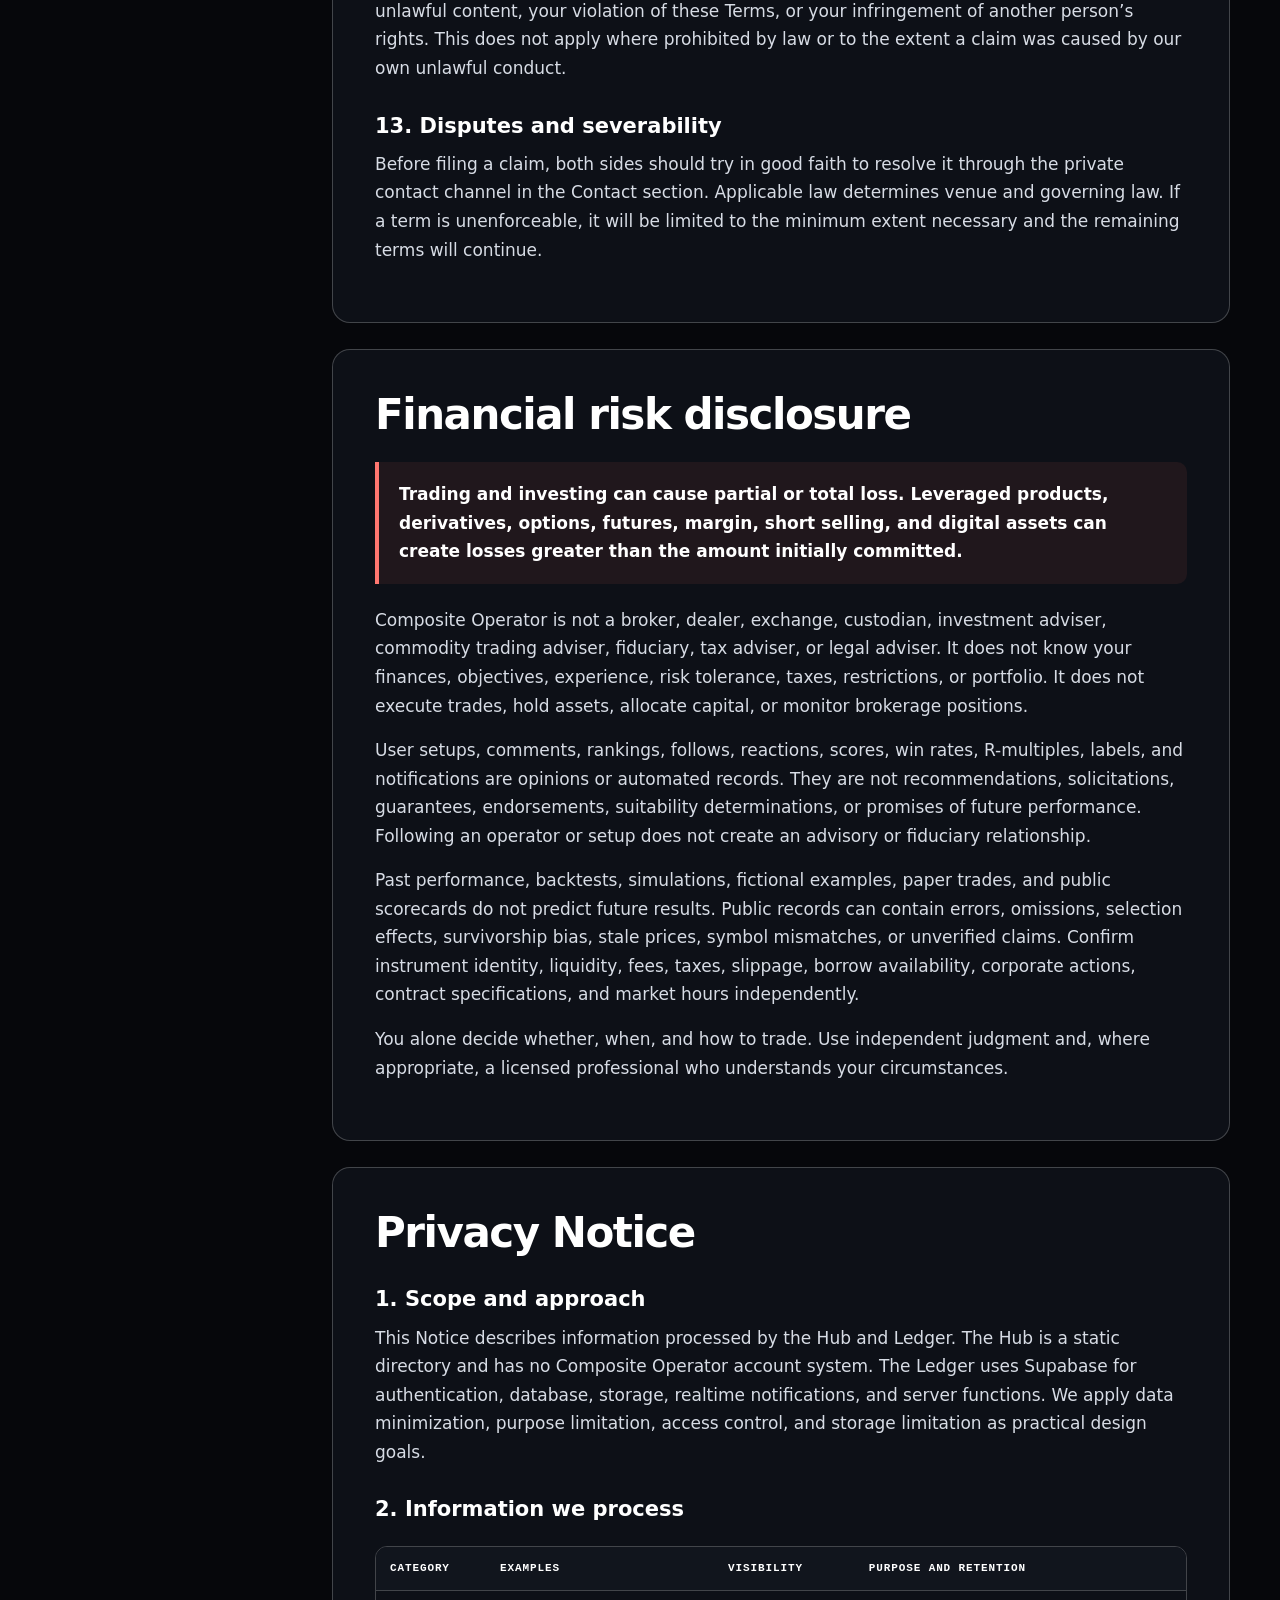
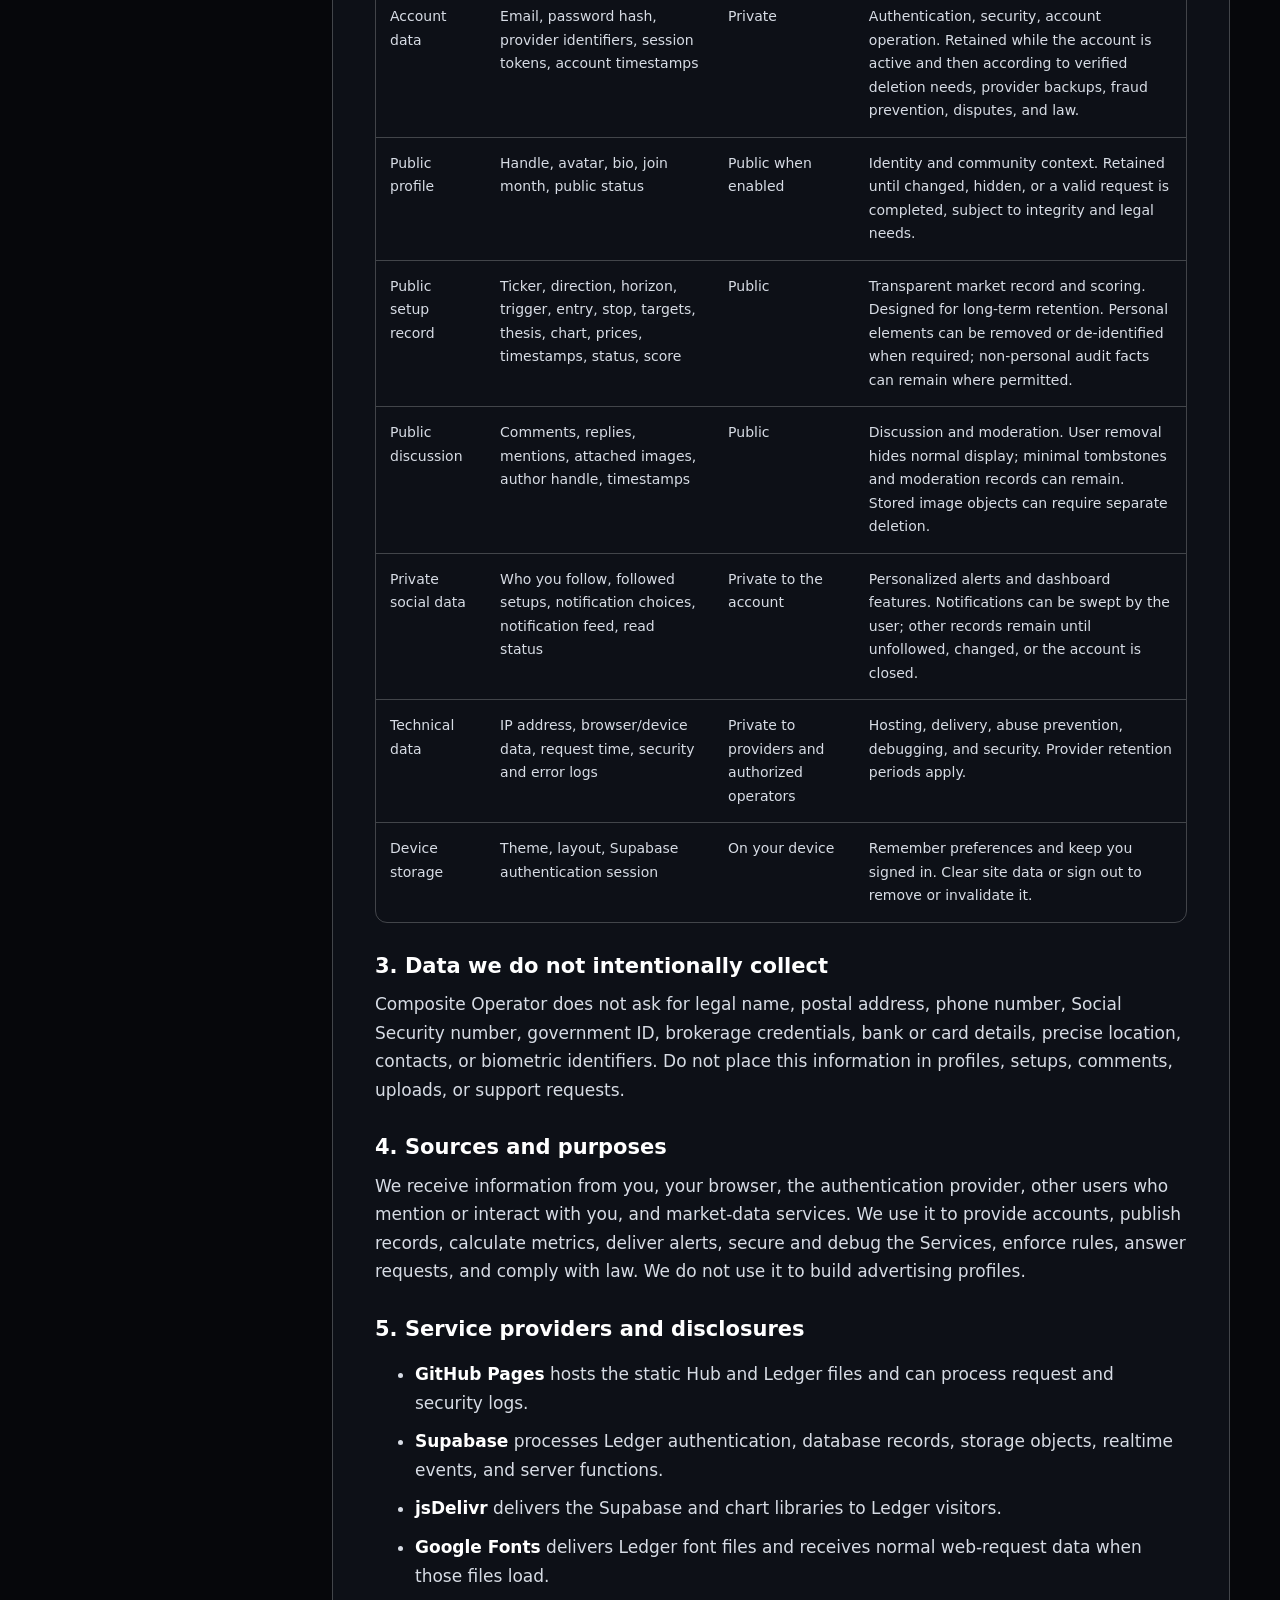
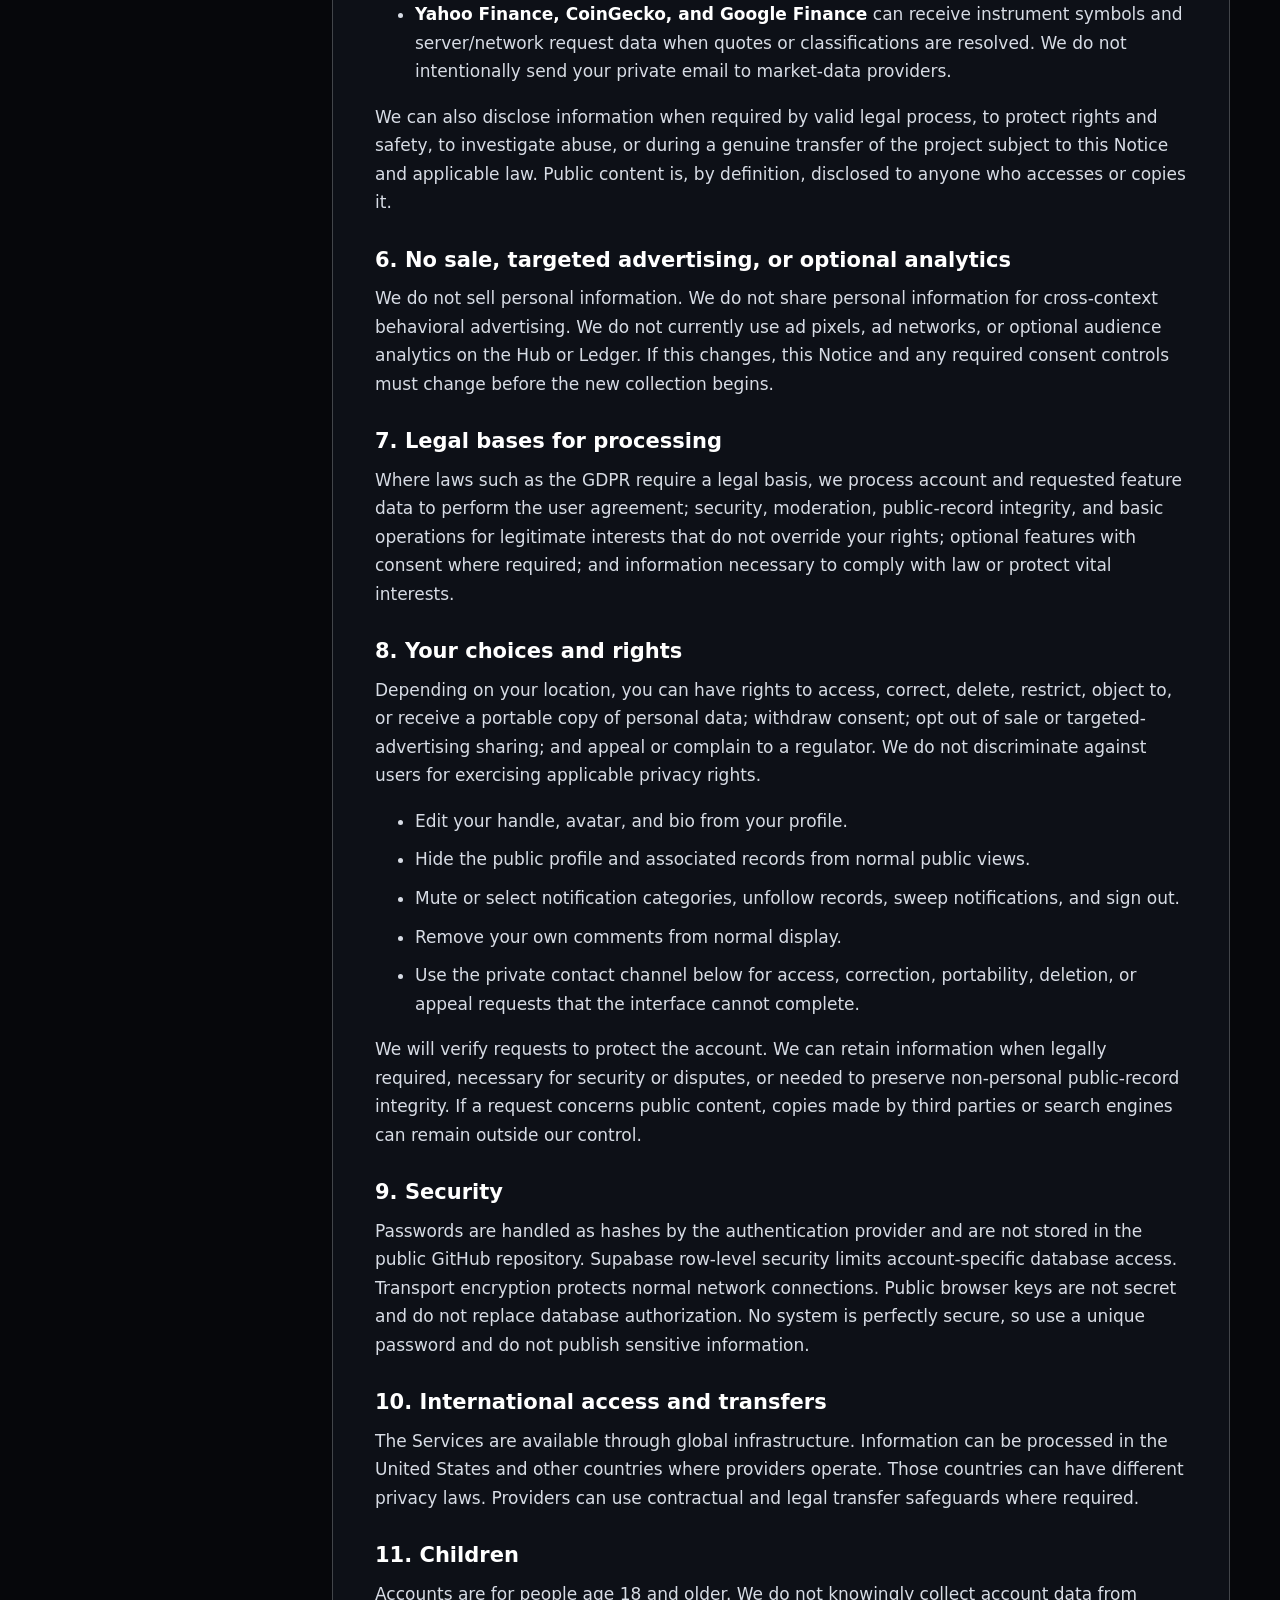
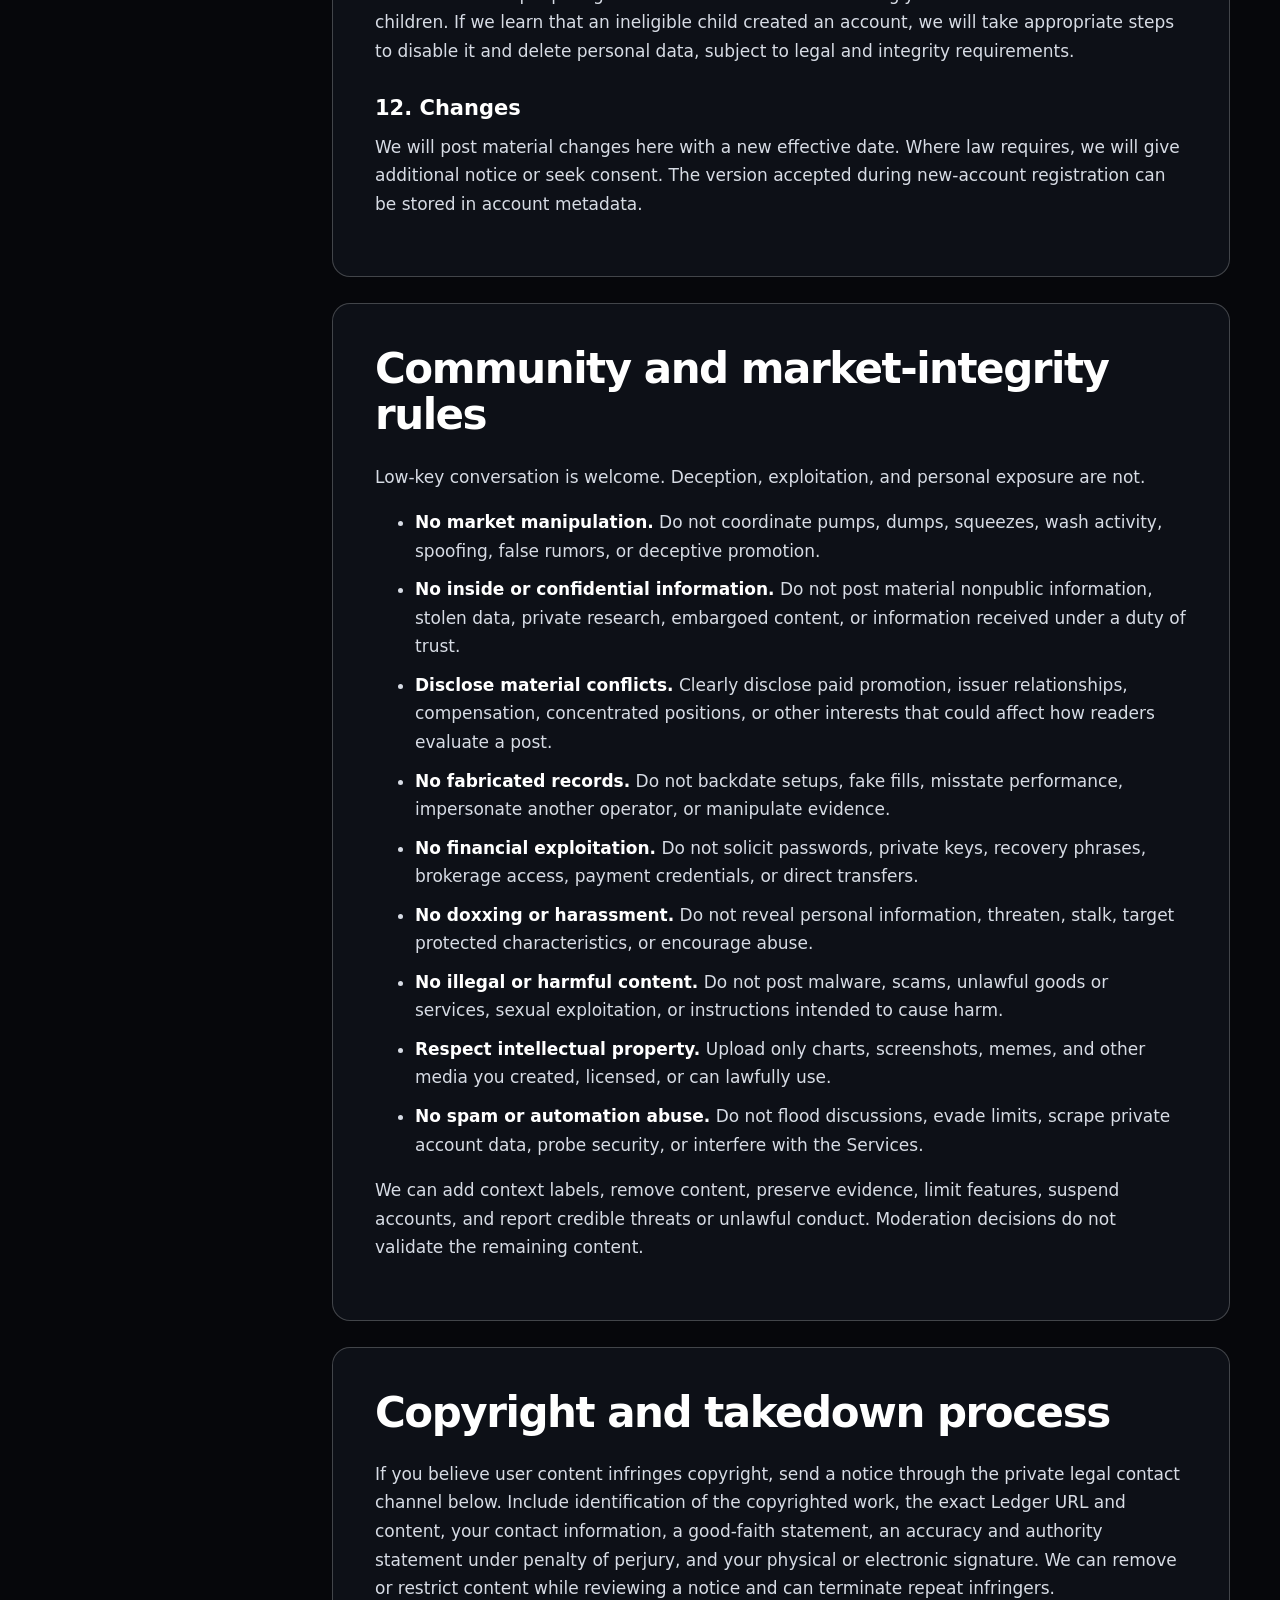
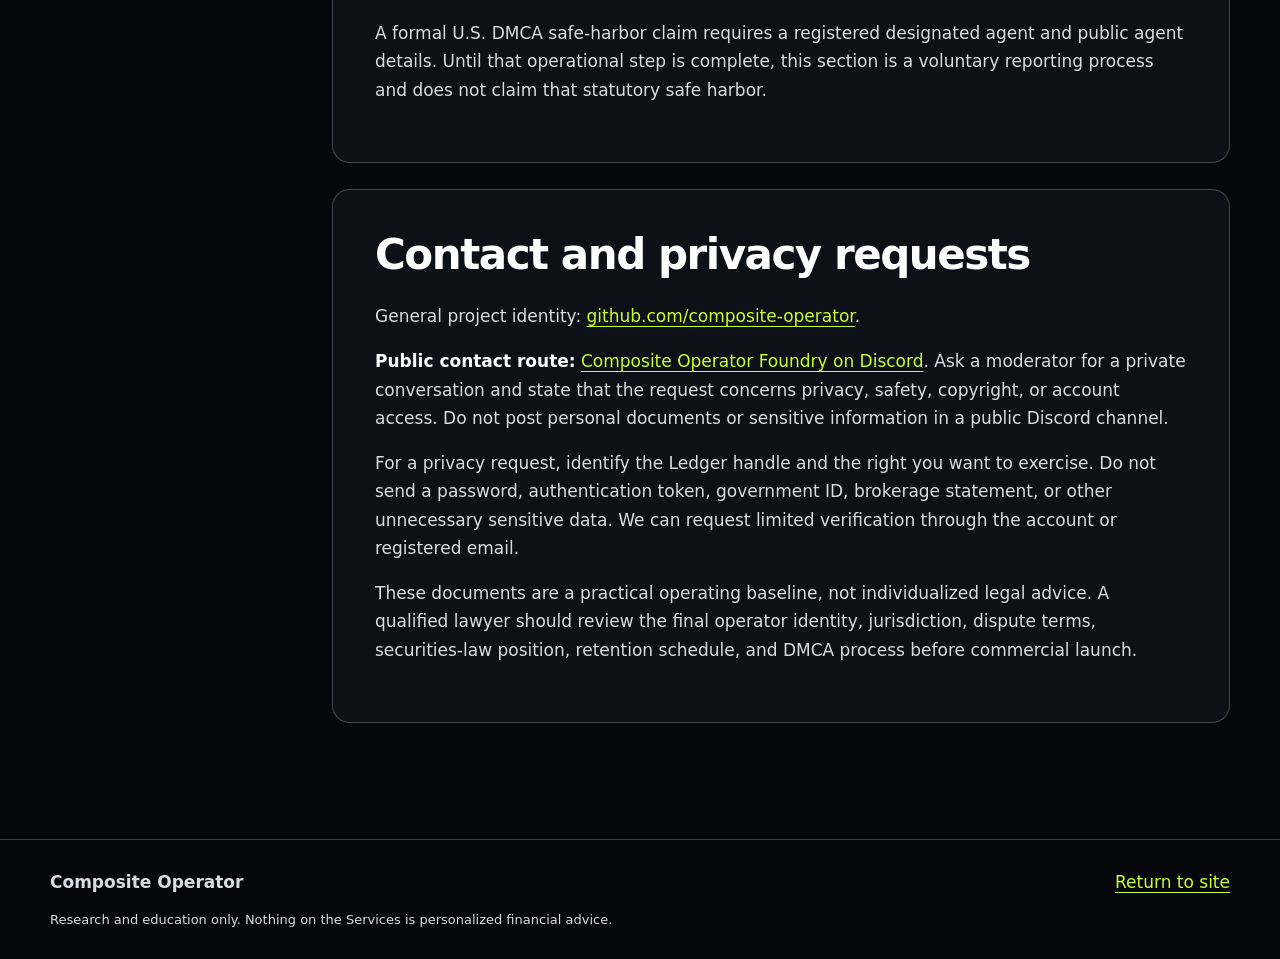
==== commit b4e90c9c: "Publish verified ledger artifact" ====
--- a/legal.html
+++ b/legal.html
@@ -30,7 +30,7 @@
       <p class="legal-kicker">Terms / Privacy / Public-record rules</p>
       <h1>Clear rules. Minimal private data.</h1>
       <p class="legal-lede">Composite Operator is built for public market accountability. Your email and account credentials stay private. Your chosen handle, profile, setups, comments, uploaded public images, and scored outcomes are public when you publish them.</p>
-      <div class="legal-meta"><span>Effective: August 14, 2026</span><span>Version: 2026-08-14</span><span>Applies to the Hub and Ledger</span></div>
+      <div class="legal-meta"><span>Effective: August 14, 2026</span><span>Version: 2026-08-14.1</span><span>Applies to the Hub and Ledger</span></div>
     </section>
 
     <section class="legal-principles" aria-label="Privacy commitments">
@@ -111,7 +111,7 @@
           <p>To the maximum extent permitted by law, the Services and all content are provided “as is” and “as available,” without warranties of accuracy, completeness, fitness for a particular purpose, non-infringement, availability, security, profitability, or results. Nothing in these Terms excludes a warranty that cannot lawfully be excluded.</p>
 
           <h3>11. Limitation of liability</h3>
-          <p>To the maximum extent permitted by law, Composite Operator and its contributors will not be liable for trading losses, lost profits, lost opportunities, lost data, reputational harm, or indirect, incidental, special, consequential, exemplary, or punitive damages arising from the Services, user content, market data, security events, or third-party services. Where liability cannot be excluded, aggregate liability will be limited to the greater of US $100 or the amount you paid Composite Operator for the Services during the 12 months before the claim. The current Services are offered without a fee.</p>
+          <p>To the maximum extent permitted by law, Composite Operator and its contributors will not be liable for trading losses, lost profits, lost opportunities, lost data, reputational harm, or indirect, incidental, special, consequential, exemplary, or punitive damages arising from the Services, user content, market data, security events, or third-party services. Where applicable law does not allow an exclusion, the aggregate liability of Composite Operator and its contributors for all claims arising out of or relating to the Services will not exceed US $1. This cap does not limit liability that cannot legally be limited and does not admit that any liability exists. The current Services are offered without a fee.</p>
 
           <h3>12. Indemnity</h3>
           <p>To the extent permitted by law, you will defend and indemnify Composite Operator and its contributors from third-party claims, damages, and reasonable costs arising from your unlawful content, your violation of these Terms, or your infringement of another person’s rights. This does not apply where prohibited by law or to the extent a claim was caused by our own unlawful conduct.</p>
